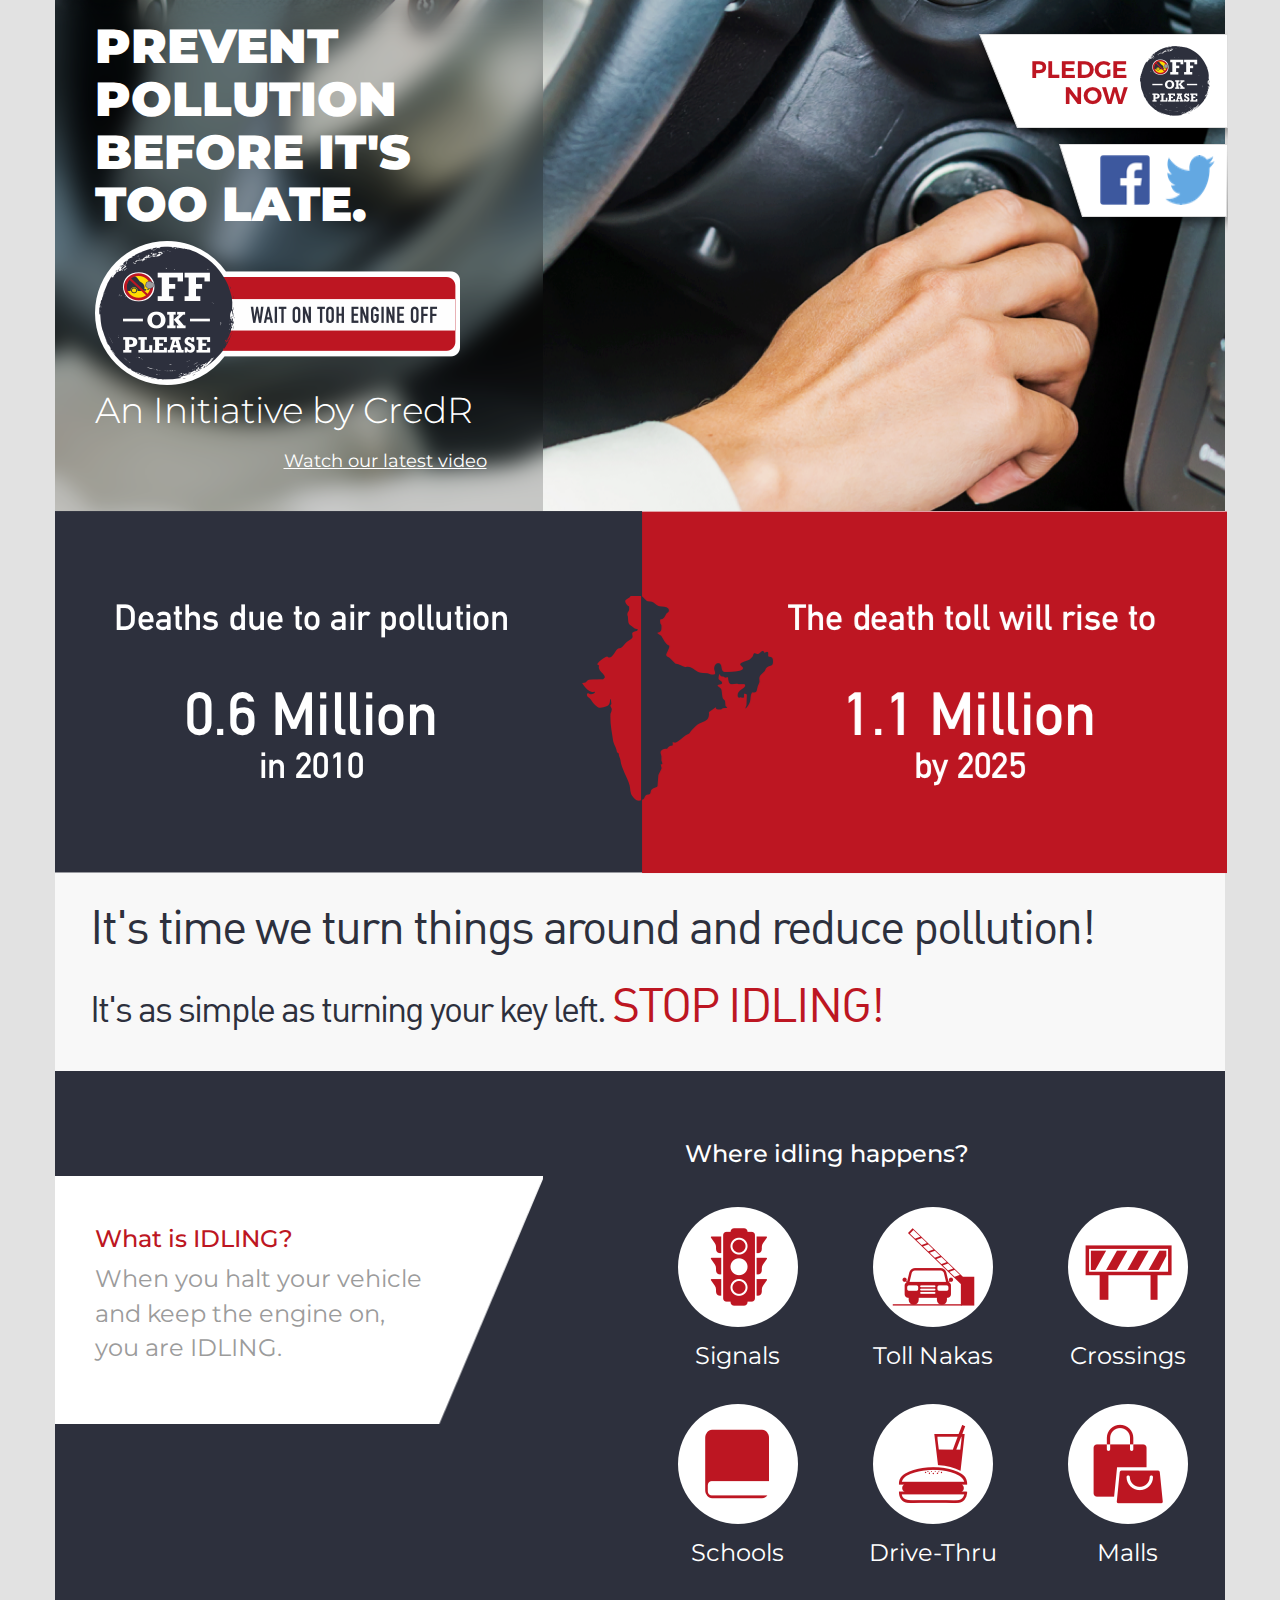
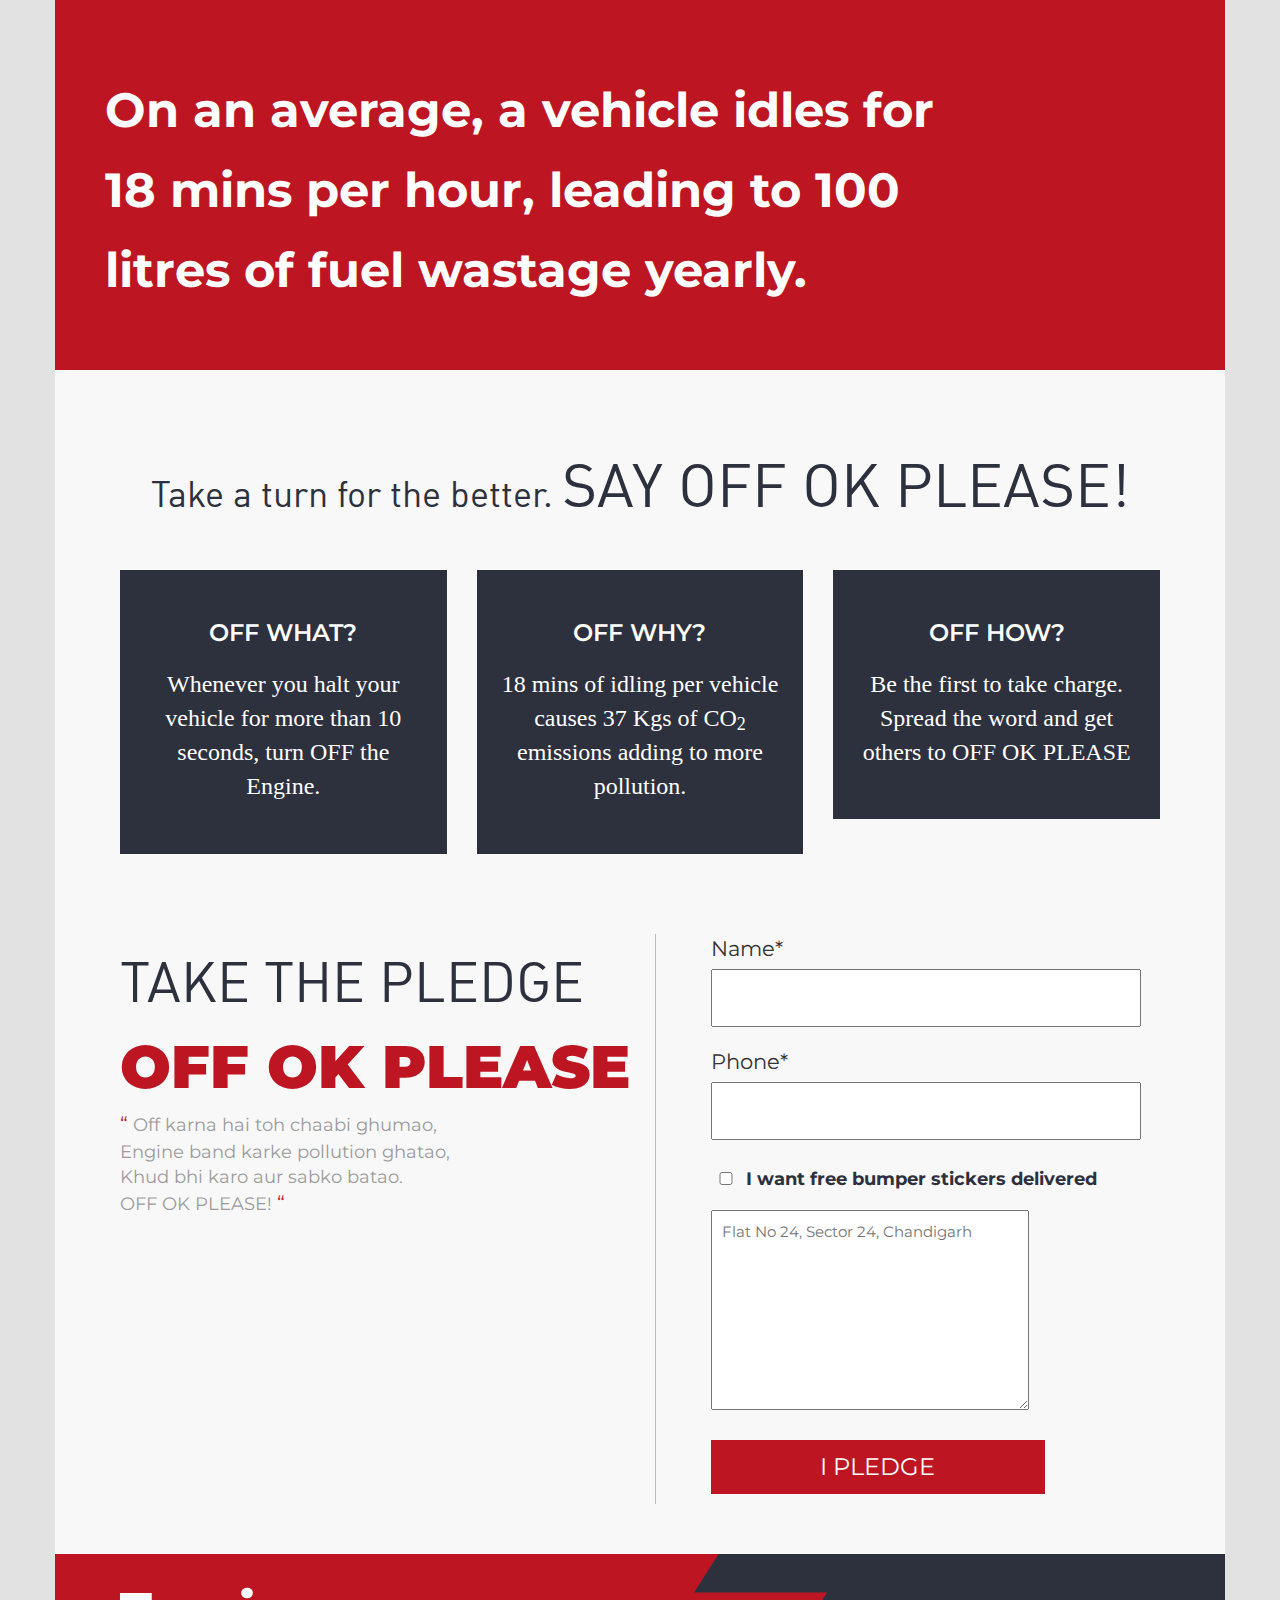
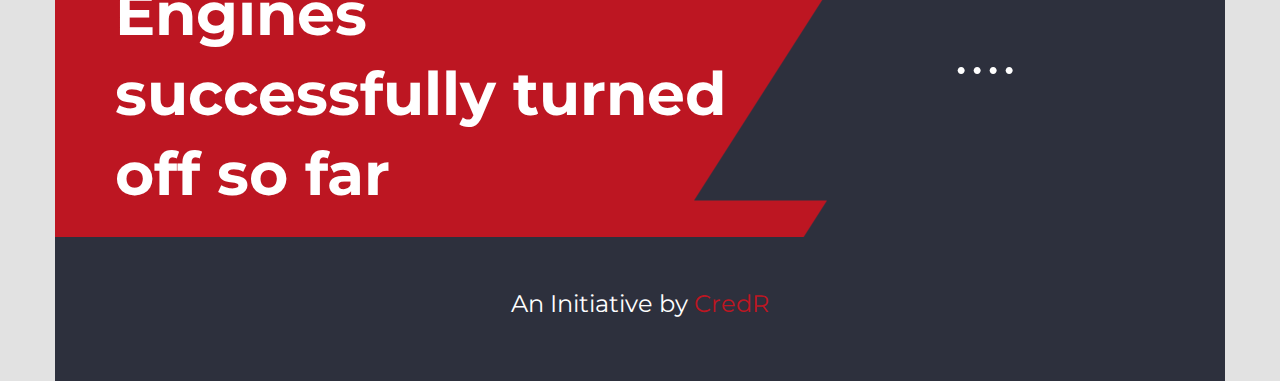
==== index.html @ d0361366 "changes++" ====
<!DOCTYPE html>
<html lang="en">
  <head>
    <meta charset="utf-8">
    <meta http-equiv="X-UA-Compatible" content="IE=edge">
    <meta name="viewport" content="width=device-width, initial-scale=1">
    <title>Off Ok Please : An Initiative by CredR</title>
    <!-- Bootstrap -->

    <link href="css/bootstrap.min.css" rel="stylesheet">
    <link rel="stylesheet" href="css/custom.css">
    <link rel="stylesheet" href="css/ani.css">
    <link href='https://fonts.googleapis.com/css?family=Montserrat:400,700' rel='stylesheet' type='text/css'>
    <link href="img/favicon.png" type="image/png" rel="shortcut icon" sizes="16x16">
    <!-- HTML5 shim and Respond.js for IE8 support of HTML5 elements and media queries -->
    <!-- WARNING: Respond.js doesn't work if you view the page via file:// -->
    <!--[if lt IE 9]>
    <script src="https://oss.maxcdn.com/html5shiv/3.7.2/html5shiv.min.js"></script>
    <script src="https://oss.maxcdn.com/respond/1.4.2/respond.min.js"></script>
    <![endif]-->
  </head>
  <body>
    <div class="container bg-white " id="Wrap">
      <div class="shareables hidden-xs">
        <a data-scroll href="#pledge"><div class="pledge "></div></a>
        <div class="social hidden-xs">
          
          <div class="fb"> <a href='http://www.facebook.com/dialog/feed?app_id=332059280308080&link=http://www.credr.com/offokplease&picture=http://offokplease.org/img/pledge.png&name= %23OffOkPlease: Join The Movement Now!&caption=Take the pledge&description=Complaining about pollution won’t help. Pledge to switch of your vehicle engines when not required. &redirect_uri=http://www.credr.com/offokplease'
            data-bypass="" target="_blank"><img class="social_log share_fb"
          src="img/facebook.png"/></a></div>
          <div class="tw">
            <a href="https://twitter.com/intent/tweet?text=I just said %23 OffOkPlease to pollution. It's your turn. Take the pledge now! to know more please visit offokplease.org @credrauto"
              class="twitter-share-button" data-bypass
              data-url="http://www.offokplease.com"
              data-text="Off Ok Please" target="_blank" >
              <img class="social_log share_twitter"
              src="img/twitter.png"/>
            </a>
          </div>
        </div>
      </div>
      <!-- main container starts here.. -->
      <!-- header starts here -->
      <div class="row Header">
        <!-- logo container -->
        <div class="col-lg-5 blur visible-lg">
          <h1>Prevent Pollution before it's too late.</h1>
          <div class="logo hidden-xs animated fadeInLeft"></div>
          <p class="slogan">An Initiative by <a href="http://credr.com" target="_blank">CredR</a></p>
          <div class="cta-small "><a href="https://www.youtube.com/watch?v=t-_aLd9r7mw&feature=youtu.be" target="_blank">Watch our latest video</a></div>
        </div>
        <div class="col-lg-5 bg-small hidden-lg">
          <h1>Prevent Pollution before it's too late.</h1>
          <div class="logo hidden-xs"></div>
          <div class="logo-mobile  visible-xs damnlogo"></div>
          <div class="cta-small"><a href="#">Watch our latest video</a></div>
          <p class="slogan">An Initiative by <a href="http://credr.com" target="_blank">CredR</a></p>
        </div>
        <style>
        
        </style>
      </div>
      <!-- header ends here -->
      <div class="row Statistics visible-lg animated fadeInUp">
        <!-- stats section ends here.. -->
      </div>
      <div class="row Statistics-mobile visible-xs">
        <img src="img/mobile-death.png" alt="">
        <!-- stats section ends here.. -->
      </div>
      <div class="stat-info">
        <p class="big-48">It's time we turn things around and reduce pollution!</p>
        <p class="big-36">It's as simple as turning your key left. <span class="big-48 redup">stop idling!</span></p>
      </div>
      <!-- informtion blocks starts here -->
      <div class="row Information-block">
        <div class="col-lg-5 white-bg-cross">
          <h3>What is IDLING?</h3>
          <p>When you halt your vehicle <br>and keep the engine on, <br>you are IDLING.</p>
        </div>
        <div class="  col-lg-6 col-lg-push-1">
          <h3 class="white-text">Where idling happens?</h3>
          <div class="row icons">
            <div class="col-lg-4 col-md-4 col-xs-6 "><img src="img/icons/trafic.png" alt=""><p>signals</p></div>
            <div class="col-lg-4 col-md-4 col-xs-6"><img src="img/icons/toll.png" alt=""><p>toll nakas</p></div>
            <div class="col-lg-4 col-md-4 col-xs-6"><img src="img/icons/cross.png" alt=""><p>crossings</p></div>
            <!-- <div class="row icons"> -->
            <div class="col-lg-4 col-md-4 col-xs-6"><img src="img/icons/school.png" alt=""><p>schools</p></div>
            <div class="col-lg-4 col-md-4 col-xs-6"><img src="img/icons/drive.png" alt=""><p>drive-Thru</p></div>
            <div class="col-lg-4 col-md-4 col-xs-6"><img src="img/icons/malls.png" alt=""><p>malls</p></div>
            <!-- </div> -->
          </div>
        </div>
      </div>
      <!-- information block ends here -->
      <!-- message blocks starts here -->
      <div class="row Message">
        <h1 class="big">On an average, a vehicle idles for 18 mins per hour, leading to 100 litres of fuel wastage yearly. </h1>
      </div>
      <!-- message blcoks ends here -->
      <!-- video blocks starts here -->
      <div class="row Video">
        <div class="col-lg-12">
          <img src="" alt="">
        </div>
      </div>
      <!-- video block ends here -->

      <!-- off-what-why block starts-->
      <div class="row Off">
        <h2>Take a turn for the better. <span class="big-blue">say off ok please!</span></h2>
        <div class="col-lg-4 col-xs-12">
          <div class="dark">  <h3>off what?</h3>
            <p>Whenever you halt your vehicle for more than 10 seconds, turn OFF the Engine.</p></div>
          </div>
          <div class="col-lg-4 col-xs-12 why-god-why">
            <div class="dark">  <h3>off why?</h3>
              <p>

              18 mins of idling per vehicle causes 37 Kgs of CO<sub>2</sub> emissions adding to more pollution.
              </p></div>
            </div>
            <div class="col-lg-4 col-xs-12">
              <div class="dark">  <h3>off how?</h3>
                <p>Be the first to take charge. Spread the word and get others to OFF OK PLEASE</p></div>
              </div>
            </div>
            <!-- off-what-why block ends-->








 









            <!-- CTA PLEDGE BOX -->
            <div class="row Cta-pledge" id="pledge">
              <div class="col-lg-6">
                <h3 class="big-blue blue">Take the pledge</h3>
                <h3 class="big-blue redup"> Off ok please</h3>
                <blockquote>
                  <p>  <span class="red">“</span> Off karna hai toh chaabi ghumao, <br>
                  Engine band karke pollution ghatao,<br>
                  Khud bhi karo aur sabko batao.<br>
                  OFF OK PLEASE! <span class="red">“</span></p>
                </blockquote>
              </div>
              <div class="col-lg-6 paddout">
             <!--    <form action=""> -->
                  <legend for="name">name*</legend>
                  <input type="text" name="name" class="FORM-name">
                  <div class="error-text hide">This field is required</div>
                  <legend for="phone">Phone*</legend>
                  <input type="text" name="phone" class="FORM-number" title="Please enter a valid number" pattern="[789][0-9]{9}">
                  <div class="error-text hide">This field is required</div>
                  <label class="checklabel"><input type="checkbox" class="check-address" name="checkbox" value="value"> I want free bumper stickers delivered</label>
                  <div class="addresswa">
                    <textarea name="address" class="textarea" id="text" cols="30" rows="10" placeholder="Flat No 24, Sector 24, Chandigarh"></textarea>
                  </div>
                  <input type="submit" class="submit btn-red" value="I PLEDGE">
              <!--   </form> -->
              </div>
            </div>
            <!-- CTA PLEDGE BOX -->
            <!-- Calculator block starts here.. -->













            <!-- Calculator block ends here.. -->
            <div class="row Counter visible-lg" >
              <div class="col-lg-9">
                <h3 class="big white-text ">Engines successfully turned off so far</h3>
              </div>
              <div class="col-lg-3"><div class="big hfont score animated pulse infinite">....</div></div>
            </div>
            <div class="row Counter hidden-lg mobile-Counter">
              <div class="col-lg-9 blue-bg">
                <h3 class="big white-text-mobile hidden-lg">Engines sucessfully turned off so far</h3>
                <h3 class="big white-text visible-lg">Engines sucessfully turned off so far</h3>
              </div>
              <div class="col-lg-3 red-bg"><div class="big hfont score-m ">...</div></div>
            </div>
            <!-- ONLY ON MOBILE -->
            <div class="shareables-mobile visible-xs">
              <div class="fix-mo"><!-- <img src="img/mb_basestick.png" alt=""> -->
              <div class="fb mobile-icons"> <a href='http://www.facebook.com/dialog/feed?app_id=332059280308080&link=http://www.credr.com/offokplease&picture=http://offokplease.org/img/pledge.png&name= %23OffOkPlease: Join The Movement Now!&caption=Take the pledge&description=Complaining about pollution won’t help. Pledge to switch of your vehicle engines when not required. &redirect_uri=http://www.credr.com/offokplease'
                data-bypass="" target="_blank"><img class="social_log share_fb"
              src="img/facebook.png"/></a></div>
              <div class="tw mobile-icons">
                <a href="https://twitter.com/intent/tweet?text=I just said %23 OffOkPlease to pollution. It's your turn. Take the pledge now! to know more please visit offokplease.org @credrauto"
                  class="twitter-share-button" data-bypass
                  data-url="http://www.offokplease.com"
                  data-text="Off Ok Please" target="_blank" >
                  <img class="social_log share_twitter"
                  src="img/twitter-mobile.png"/>
                </a>
              </div>
              <a data-scroll href="#pledge" class="mobile-off">
              </a>
            </div>
          </div>
          <!-- ONLY ON MOBILE CLOSE -->
          <div class="row">
            <div class="Credit">
              <p>
                An Initiative by <a href="http://credr.com"  target="_blank">CredR</a></p>
              </div>
            </div>
            <!-- main container ends here -->
          </div>
          <!-- DEVELOPMENT SCRIPTS REMOVE FOR LIVE VERSION -->
    






    <script>document.write('<script src="http://' + (location.host || 'localhost').split(':')[0] + ':35729/livereload.js?snipver=1"></' + 'script>')</script>

    
          <!-- DEVELOPMENT SCRIPT ENDS HERE -->
          <!-- jQuery (necessary for Bootstrap's JavaScript plugins) -->
          <script src="https://ajax.googleapis.com/ajax/libs/jquery/1.11.3/jquery.min.js"></script>
          <script src="https://cdn.firebase.com/js/client/2.4.0/firebase.js"></script>
          <script src="js/smooth-scroll.js"></script>
          <script src="js/custom.js"></script>
          <!-- Include all compiled plugins (below), or include individual files as needed -->
          <script src="js/bootstrap.min.js"></script>
        </body>
      </html>
---- css/custom.css ----
@import url(http://allfont.net/allfont.css?fonts=montserrat-light);
@font-face {
  font-family: 'DIN-RegularAlternate';
  src: url('../fonts/DIN-RegularAlternate_gdi.eot');
  src: url('../fonts/DIN-RegularAlternate_gdi.eot?#iefix') format('embedded-opentype'), url('../fonts/DIN-RegularAlternate_gdi.woff') format('woff'), url('../fonts/DIN-RegularAlternate_gdi.ttf') format('truetype'), url('../fonts/DIN-RegularAlternate_gdi.otf') format('opentype'), url('../fonts/DIN-RegularAlternate_gdi.svg#DIN-RegularAlternate') format('svg');
  font-weight: 1000;
  font-style: normal;
  font-stretch: normal;
  unicode-range: U+0021-25CA;
}
#Wrap {
  position: relative;
}
.shareables {
  position: relative;
  width: 250px;
  height: 120px;
  z-index: 10px;
  float: right;
  top: 30px;
  left: 10px;
}
.shareables-mobile {
  position: relative;
  background: white;
  z-index: 10;
  bottom: 0px;
}
.pledge {
  background: url("../img/plgnow.png");
  position: fixed;
  width: 258px;
  height: 114px;
  z-index: 10;
}
.social {
  position: fixed;
  background: url("../img/social.png");
  width: 178px;
  height: 93px;
  margin-top: 110px;
  margin-left: 80px;
  z-index: 11;
  padding-left: 50px;
}
body {
  background: #e2e2e2;
  font-family: "montserrat";
  font-size: 24px;
  color: #9b9b9b;
}
#Wrap {
  background: #f8f8f8;
}
.big {
  font-family: Montserrat;
  font-weight: bold;
  width: 80%;
  line-height: 80px;
  font-size: 60px;
}
.big-48 {
  font-size: 48px;
  font-weight: bold;
  letter-spacing: -2px;
}
.redup {
  text-transform: uppercase;
  color: #bd1622;
}
.big-36 {
  font-size: 36px;
  font-weight: bold;
  letter-spacing: -2px;
}
.Header {
  background: url('../img/header-bg.png') no-repeat;
  color: #ffffff;
}
.Header .blur {
  padding: 0px 51px 30px 40px;
  background: url('../img/blur.png') no-repeat;
}
.Header h1 {
  text-transform: uppercase;
  font-size: 48px;
  font-weight: 900;
}
.Header .slogan {
  font-size: 36px;
  font-weight: 300;
}
.Header .slogan a {
  font-size: 36px;
  text-decoration: none;
  -webkit-transition: all 1100ms ease;
  -moz-transition: all 1100ms ease;
  -ms-transition: all 1100ms ease;
  -o-transition: all 1100ms ease;
  transition: all 1100ms ease;
}
.Header .slogan a:hover {
  text-decoration: underline;
}
.Header .logo {
  background: url('../img/logo.png');
  width: 365px;
  height: 144px;
}
.Header .logo-mobile {
  background: url('../img/logo-mobile.png') no-repeat;
  width: 250px;
  height: 99px;
  margin: 0 auto;
}
.Header .cta-small {
  text-align: right;
  position: relative;
  top: -5px;
  right: 5px;
}
.Header a {
  margin-top: 10px;
  text-decoration: underline;
  color: #ffffff;
  font-size: 18px;
}
.Statistics {
  font-family: 'DIN-RegularAlternate';
  padding: 0px;
  color: #ffffff;
  background: url('../img/map.png') center center;
  height: 363px;
  width: 102.8%;
}
.stat-info {
  font-family: 'DIN-RegularAlternate';
  color: #2D303D;
  padding: 20px;
}
.Information-block {
  color: #ffffff;
  padding: 20px 0px;
  background: #2d303d;
  overflow: hidden;
}
.Information-block h3 {
  color: #bd1622;
}
.Information-block .white-bg-cross {
  padding: 30px 40px;
  background: url("../img/cut.png") #ffffff no-repeat 100.6% top;
  color: #9b9b9b;
  height: 248px;
  margin-top: 85px;
}
.Information-block h3.white-text {
  margin-left: 30px;
  color: #ffffff;
  margin-top: 50px;
  margin-bottom: 20px;
}
.Information-block .icons {
  text-align: center;
}
.Information-block .icons div p {
  text-transform: capitalize;
  margin-top: 12px;
}
.Information-block img {
  padding-top: 20px;
}
.Message {
  background: #bd1622;
  color: #ffffff;
  padding: 50px;
}
.Message .message-dim {
  color: #2d303d;
  font-weight: 100;
  font-style: "montserrat";
}
.Message .big {
  font-size: 48px;
}
.big-blue {
  font-weight: 900;
  font-size: 60px;
  text-transform: uppercase;
}
.Off {
  padding: 30px 50px;
}
.Off h2 {
  font-family: 'DIN-RegularAlternate';
  color: #2d303d;
  font-size: 36px;
  text-align: center;
  padding-bottom: 30px;
  font-weight: 900;
}
.Off .dark {
  background: #2d303d;
  padding: 30px 20px 40px;
  color: #ffffff;
  text-align: center;
  margin-top: 10px;
}
.Off .dark h3 {
  color: #ffffff;
  font-weight: 700;
  text-align: center;
  padding-bottom: 10px;
  text-transform: uppercase;
}
.Off .dark p {
  font-family: "Montserrat Light";
  font-size: 24px;
}
.Calculator {
  padding: 40px;
  background: #F8F8F8;
  border: 20px solid #2D303D;
  margin-top: 40px;
  /* 4 wheeler: */
}
.Calculator .detail-time {
  font-size: 24px;
}
.Calculator .idling {
  text-align: center;
}
.Calculator .idling ul li {
  list-style: none;
}
.Calculator h2 {
  font-family: 'DIN-RegularAlternate';
  font-size: 36px;
  color: #2D303D;
  font-weight: 800;
  margin-top: 15px;
  margin-bottom: 15px;
}
.Calculator .car-button {
  cursor: pointer;
  font-size: 20px;
  color: #2D303D;
  margin-top: 30px;
  padding: 2px 10px;
  height: 80px;
  border: 1px solid #2D303D;
  border-radius: 4px;
  text-align: left;
}
.Calculator .car-button p {
  margin-top: 8px;
}
.Calculator .car-button img {
  float: right;
  margin-top: 15px;
  margin-right: 8px;
}
.Calculator .unselected {
  opacity: 0.25;
}
.Calculator .unselected:hover {
  opacity: .4;
}
.Calculator .two-wheeler {
  line-height: 50px;
}
.result {
  padding: 30px;
}
.Cta-pledge {
  padding: 50px 21px 50px 50px;
}
.Cta-pledge legend {
  margin: 0px;
  margin-bottom: 5px;
  border: 0px;
  text-transform: capitalize;
}
.Cta-pledge input {
  padding: 10px;
  color: #2d303d;
  margin-bottom: 20px;
  width: 90%;
}
.Cta-pledge input.error {
  border: 1px solid #BD1622;
}
.Cta-pledge input[type="submit"] {
  background: #bd1622;
  color: #ffffff;
  padding: 10px 40px;
  border: 0px;
  margin: 10px 0px;
  width: 70%;
}
.Cta-pledge input[type="checkbox"] {
  display: inline-block;
  width: 30px;
}
.Cta-pledge .textarea {
  margin-bottom: 10px;
  padding: 10px;
  font-size: 15px;
  max-width: 401px;
  max-height: 200px;
}
.Cta-pledge .checklabel {
  color: #2d303d;
  font-size: 18px;
}
.Cta-pledge .error-text {
  font-size: 18px;
  margin: -20px 0px 10px 0px;
  text-align: right;
  color: #bd1622;
  margin-right: 60px;
}
.Off .dark h3 {
  color: #ffffff;
  font-weight: 600;
  text-align: center;
  padding-bottom: 10px;
  text-transform: uppercase;
}
.margin-side {
  padding-left: 80px;
  color: #666666;
  overflow: hidden;
}
.blue {
  font-size: 55px;
  font-family: 'DIN-RegularAlternate';
  color: #2d303d;
}
.paddout {
  border-left: 1px solid #BBBBBB;
  padding-left: 55px;
}
.logo-mobile {
  display: none;
}
.big.paddout {
  font-size: 15px;
}
blockquote {
  padding: 0px;
  border: 0px;
}
.red {
  padding: 0px;
  margin: 0px;
  font-size: 20px;
  color: #bd1622;
}
.Statistics-mobile {
  text-align: center;
  background: #2d303d;
}
.hfont {
  font-family: 'DIN-RegularAlternate';
  padding-top: 60px;
}
.Counter {
  font-family: 'DIN-RegularAlternate';
  background: url("../img/icons/footer.png") center center;
  padding: 0px 8px 15px 45px;
  color: #ffffff;
  font-size: 60px;
}
.mobile-Counter {
  background: none;
  font-size: 18px;
}
.blue-bg {
  margin-top: -10px;
  background: #2d303d;
}
.red-bg {
  margin-top: -10px;
  background: #bd1622;
}
.white-text-mobile {
  font-size: 15px;
}
.Credit {
  margin-top: -2px;
  color: #ffffff;
  padding: 50px;
  text-align: center;
  background: #2d303d;
}
.Credit a {
  color: #bd1622;
}
fb,
.tw {
  float: left;
  margin-left: 15px;
}
.fb img,
.tw img {
  float: left;
  margin-top: 15px;
  width: 50px;
  height: 50px;
}
.mobile-icons img {
  width: 30px;
  height: 25px;
  float: left;
}
.mobile-off {
  display: inline-block;
  margin-left: 20px;
  background: url("../img/offokplease-mobile.png") no-repeat;
  width: 210px;
  height: 53px;
}
@media only screen and (max-width: 500px) {
  .white-bg-cross {
    margin: 0 auto;
    display: block;
    padding-bottom: 50px;
    margin-bottom: 20px;
  }
  .Credit {
    margin-bottom: 60px;
  }
  .fix-mo {
    z-index: 12;
    position: fixed;
    bottom: 0px;
    background: #ffffff;
    float: left;
    padding: 10px;
    width: 100%;
    margin-left: -15px;
  }
  .fix-mo .mobile-off {
    float: right;
    margin-right: 30px;
  }
  p.slogan {
    font-size: 30px;
  }
  body {
    font-size: 15px;
  }
  body h1.big,
  body h1 {
    line-height: 45px;
  }
  .big,
  p.big-48,
  .big-blue.redup,
  .big-blue {
    font-size: 30px;
  }
  .paddout {
    font-size: 10px;
    border-left: none;
    padding-left: 0px;
    padding-right: 0px;
  }
  .paddout legend,
  .paddout input,
  .paddout label {
    font-size: 15px;
  }
}
---- css/ani.css ----
@charset "UTF-8";
/*!
* animate.css -http://daneden.me/animate
* Version - 3.5.1
* Licensed under the MIT license - http://opensource.org/licenses/MIT
*
* Copyright (c) 2016 Daniel Eden
*/
.animated {
-webkit-animation-duration: 1s;
animation-duration: 1s;
-webkit-animation-fill-mode: both;
animation-fill-mode: both;
}
.animated.infinite {
-webkit-animation-iteration-count: infinite;
animation-iteration-count: infinite;
}
.animated.hinge {
-webkit-animation-duration: 2s;
animation-duration: 2s;
}
.animated.flipOutX,
.animated.flipOutY,
.animated.bounceIn,
.animated.bounceOut {
-webkit-animation-duration: .75s;
animation-duration: .75s;
}
@-webkit-keyframes bounce {
from, 20%, 53%, 80%, to {
-webkit-animation-timing-function: cubic-bezier(0.215, 0.610, 0.355, 1.000);
animation-timing-function: cubic-bezier(0.215, 0.610, 0.355, 1.000);
-webkit-transform: translate3d(0,0,0);
transform: translate3d(0,0,0);
}
40%, 43% {
-webkit-animation-timing-function: cubic-bezier(0.755, 0.050, 0.855, 0.060);
animation-timing-function: cubic-bezier(0.755, 0.050, 0.855, 0.060);
-webkit-transform: translate3d(0, -30px, 0);
transform: translate3d(0, -30px, 0);
}
70% {
-webkit-animation-timing-function: cubic-bezier(0.755, 0.050, 0.855, 0.060);
animation-timing-function: cubic-bezier(0.755, 0.050, 0.855, 0.060);
-webkit-transform: translate3d(0, -15px, 0);
transform: translate3d(0, -15px, 0);
}
90% {
-webkit-transform: translate3d(0,-4px,0);
transform: translate3d(0,-4px,0);
}
}
@keyframes bounce {
from, 20%, 53%, 80%, to {
-webkit-animation-timing-function: cubic-bezier(0.215, 0.610, 0.355, 1.000);
animation-timing-function: cubic-bezier(0.215, 0.610, 0.355, 1.000);
-webkit-transform: translate3d(0,0,0);
transform: translate3d(0,0,0);
}
40%, 43% {
-webkit-animation-timing-function: cubic-bezier(0.755, 0.050, 0.855, 0.060);
animation-timing-function: cubic-bezier(0.755, 0.050, 0.855, 0.060);
-webkit-transform: translate3d(0, -30px, 0);
transform: translate3d(0, -30px, 0);
}
70% {
-webkit-animation-timing-function: cubic-bezier(0.755, 0.050, 0.855, 0.060);
animation-timing-function: cubic-bezier(0.755, 0.050, 0.855, 0.060);
-webkit-transform: translate3d(0, -15px, 0);
transform: translate3d(0, -15px, 0);
}
90% {
-webkit-transform: translate3d(0,-4px,0);
transform: translate3d(0,-4px,0);
}
}
.bounce {
-webkit-animation-name: bounce;
animation-name: bounce;
-webkit-transform-origin: center bottom;
transform-origin: center bottom;
}
@-webkit-keyframes flash {
from, 50%, to {
opacity: 1;
}
25%, 75% {
opacity: 0;
}
}
@keyframes flash {
from, 50%, to {
opacity: 1;
}
25%, 75% {
opacity: 0;
}
}
.flash {
-webkit-animation-name: flash;
animation-name: flash;
}
/* originally authored by Nick Pettit - https://github.com/nickpettit/glide */
@-webkit-keyframes pulse {
from {
-webkit-transform: scale3d(1, 1, 1);
transform: scale3d(1, 1, 1);
}
50% {
-webkit-transform: scale3d(1.05, 1.05, 1.05);
transform: scale3d(1.05, 1.05, 1.05);
}
to {
-webkit-transform: scale3d(1, 1, 1);
transform: scale3d(1, 1, 1);
}
}
@keyframes pulse {
from {
-webkit-transform: scale3d(1, 1, 1);
transform: scale3d(1, 1, 1);
}
50% {
-webkit-transform: scale3d(1.05, 1.05, 1.05);
transform: scale3d(1.05, 1.05, 1.05);
}
to {
-webkit-transform: scale3d(1, 1, 1);
transform: scale3d(1, 1, 1);
}
}
.pulse {
-webkit-animation-name: pulse;
animation-name: pulse;
}
@-webkit-keyframes rubberBand {
from {
-webkit-transform: scale3d(1, 1, 1);
transform: scale3d(1, 1, 1);
}
30% {
-webkit-transform: scale3d(1.25, 0.75, 1);
transform: scale3d(1.25, 0.75, 1);
}
40% {
-webkit-transform: scale3d(0.75, 1.25, 1);
transform: scale3d(0.75, 1.25, 1);
}
50% {
-webkit-transform: scale3d(1.15, 0.85, 1);
transform: scale3d(1.15, 0.85, 1);
}
65% {
-webkit-transform: scale3d(.95, 1.05, 1);
transform: scale3d(.95, 1.05, 1);
}
75% {
-webkit-transform: scale3d(1.05, .95, 1);
transform: scale3d(1.05, .95, 1);
}
to {
-webkit-transform: scale3d(1, 1, 1);
transform: scale3d(1, 1, 1);
}
}
@keyframes rubberBand {
from {
-webkit-transform: scale3d(1, 1, 1);
transform: scale3d(1, 1, 1);
}
30% {
-webkit-transform: scale3d(1.25, 0.75, 1);
transform: scale3d(1.25, 0.75, 1);
}
40% {
-webkit-transform: scale3d(0.75, 1.25, 1);
transform: scale3d(0.75, 1.25, 1);
}
50% {
-webkit-transform: scale3d(1.15, 0.85, 1);
transform: scale3d(1.15, 0.85, 1);
}
65% {
-webkit-transform: scale3d(.95, 1.05, 1);
transform: scale3d(.95, 1.05, 1);
}
75% {
-webkit-transform: scale3d(1.05, .95, 1);
transform: scale3d(1.05, .95, 1);
}
to {
-webkit-transform: scale3d(1, 1, 1);
transform: scale3d(1, 1, 1);
}
}
.rubberBand {
-webkit-animation-name: rubberBand;
animation-name: rubberBand;
}
@-webkit-keyframes shake {
from, to {
-webkit-transform: translate3d(0, 0, 0);
transform: translate3d(0, 0, 0);
}
10%, 30%, 50%, 70%, 90% {
-webkit-transform: translate3d(-10px, 0, 0);
transform: translate3d(-10px, 0, 0);
}
20%, 40%, 60%, 80% {
-webkit-transform: translate3d(10px, 0, 0);
transform: translate3d(10px, 0, 0);
}
}
@keyframes shake {
from, to {
-webkit-transform: translate3d(0, 0, 0);
transform: translate3d(0, 0, 0);
}
10%, 30%, 50%, 70%, 90% {
-webkit-transform: translate3d(-10px, 0, 0);
transform: translate3d(-10px, 0, 0);
}
20%, 40%, 60%, 80% {
-webkit-transform: translate3d(10px, 0, 0);
transform: translate3d(10px, 0, 0);
}
}
.shake {
-webkit-animation-name: shake;
animation-name: shake;
}
@-webkit-keyframes headShake {
0% {
-webkit-transform: translateX(0);
transform: translateX(0);
}
6.5% {
-webkit-transform: translateX(-6px) rotateY(-9deg);
transform: translateX(-6px) rotateY(-9deg);
}
18.5% {
-webkit-transform: translateX(5px) rotateY(7deg);
transform: translateX(5px) rotateY(7deg);
}
31.5% {
-webkit-transform: translateX(-3px) rotateY(-5deg);
transform: translateX(-3px) rotateY(-5deg);
}
43.5% {
-webkit-transform: translateX(2px) rotateY(3deg);
transform: translateX(2px) rotateY(3deg);
}
50% {
-webkit-transform: translateX(0);
transform: translateX(0);
}
}
@keyframes headShake {
0% {
-webkit-transform: translateX(0);
transform: translateX(0);
}
6.5% {
-webkit-transform: translateX(-6px) rotateY(-9deg);
transform: translateX(-6px) rotateY(-9deg);
}
18.5% {
-webkit-transform: translateX(5px) rotateY(7deg);
transform: translateX(5px) rotateY(7deg);
}
31.5% {
-webkit-transform: translateX(-3px) rotateY(-5deg);
transform: translateX(-3px) rotateY(-5deg);
}
43.5% {
-webkit-transform: translateX(2px) rotateY(3deg);
transform: translateX(2px) rotateY(3deg);
}
50% {
-webkit-transform: translateX(0);
transform: translateX(0);
}
}
.headShake {
-webkit-animation-timing-function: ease-in-out;
animation-timing-function: ease-in-out;
-webkit-animation-name: headShake;
animation-name: headShake;
}
@-webkit-keyframes swing {
20% {
-webkit-transform: rotate3d(0, 0, 1, 15deg);
transform: rotate3d(0, 0, 1, 15deg);
}
40% {
-webkit-transform: rotate3d(0, 0, 1, -10deg);
transform: rotate3d(0, 0, 1, -10deg);
}
60% {
-webkit-transform: rotate3d(0, 0, 1, 5deg);
transform: rotate3d(0, 0, 1, 5deg);
}
80% {
-webkit-transform: rotate3d(0, 0, 1, -5deg);
transform: rotate3d(0, 0, 1, -5deg);
}
to {
-webkit-transform: rotate3d(0, 0, 1, 0deg);
transform: rotate3d(0, 0, 1, 0deg);
}
}
@keyframes swing {
20% {
-webkit-transform: rotate3d(0, 0, 1, 15deg);
transform: rotate3d(0, 0, 1, 15deg);
}
40% {
-webkit-transform: rotate3d(0, 0, 1, -10deg);
transform: rotate3d(0, 0, 1, -10deg);
}
60% {
-webkit-transform: rotate3d(0, 0, 1, 5deg);
transform: rotate3d(0, 0, 1, 5deg);
}
80% {
-webkit-transform: rotate3d(0, 0, 1, -5deg);
transform: rotate3d(0, 0, 1, -5deg);
}
to {
-webkit-transform: rotate3d(0, 0, 1, 0deg);
transform: rotate3d(0, 0, 1, 0deg);
}
}
.swing {
-webkit-transform-origin: top center;
transform-origin: top center;
-webkit-animation-name: swing;
animation-name: swing;
}
@-webkit-keyframes tada {
from {
-webkit-transform: scale3d(1, 1, 1);
transform: scale3d(1, 1, 1);
}
10%, 20% {
-webkit-transform: scale3d(.9, .9, .9) rotate3d(0, 0, 1, -3deg);
transform: scale3d(.9, .9, .9) rotate3d(0, 0, 1, -3deg);
}
30%, 50%, 70%, 90% {
-webkit-transform: scale3d(1.1, 1.1, 1.1) rotate3d(0, 0, 1, 3deg);
transform: scale3d(1.1, 1.1, 1.1) rotate3d(0, 0, 1, 3deg);
}
40%, 60%, 80% {
-webkit-transform: scale3d(1.1, 1.1, 1.1) rotate3d(0, 0, 1, -3deg);
transform: scale3d(1.1, 1.1, 1.1) rotate3d(0, 0, 1, -3deg);
}
to {
-webkit-transform: scale3d(1, 1, 1);
transform: scale3d(1, 1, 1);
}
}
@keyframes tada {
from {
-webkit-transform: scale3d(1, 1, 1);
transform: scale3d(1, 1, 1);
}
10%, 20% {
-webkit-transform: scale3d(.9, .9, .9) rotate3d(0, 0, 1, -3deg);
transform: scale3d(.9, .9, .9) rotate3d(0, 0, 1, -3deg);
}
30%, 50%, 70%, 90% {
-webkit-transform: scale3d(1.1, 1.1, 1.1) rotate3d(0, 0, 1, 3deg);
transform: scale3d(1.1, 1.1, 1.1) rotate3d(0, 0, 1, 3deg);
}
40%, 60%, 80% {
-webkit-transform: scale3d(1.1, 1.1, 1.1) rotate3d(0, 0, 1, -3deg);
transform: scale3d(1.1, 1.1, 1.1) rotate3d(0, 0, 1, -3deg);
}
to {
-webkit-transform: scale3d(1, 1, 1);
transform: scale3d(1, 1, 1);
}
}
.tada {
-webkit-animation-name: tada;
animation-name: tada;
}
/* originally authored by Nick Pettit - https://github.com/nickpettit/glide */
@-webkit-keyframes wobble {
from {
-webkit-transform: none;
transform: none;
}
15% {
-webkit-transform: translate3d(-25%, 0, 0) rotate3d(0, 0, 1, -5deg);
transform: translate3d(-25%, 0, 0) rotate3d(0, 0, 1, -5deg);
}
30% {
-webkit-transform: translate3d(20%, 0, 0) rotate3d(0, 0, 1, 3deg);
transform: translate3d(20%, 0, 0) rotate3d(0, 0, 1, 3deg);
}
45% {
-webkit-transform: translate3d(-15%, 0, 0) rotate3d(0, 0, 1, -3deg);
transform: translate3d(-15%, 0, 0) rotate3d(0, 0, 1, -3deg);
}
60% {
-webkit-transform: translate3d(10%, 0, 0) rotate3d(0, 0, 1, 2deg);
transform: translate3d(10%, 0, 0) rotate3d(0, 0, 1, 2deg);
}
75% {
-webkit-transform: translate3d(-5%, 0, 0) rotate3d(0, 0, 1, -1deg);
transform: translate3d(-5%, 0, 0) rotate3d(0, 0, 1, -1deg);
}
to {
-webkit-transform: none;
transform: none;
}
}
@keyframes wobble {
from {
-webkit-transform: none;
transform: none;
}
15% {
-webkit-transform: translate3d(-25%, 0, 0) rotate3d(0, 0, 1, -5deg);
transform: translate3d(-25%, 0, 0) rotate3d(0, 0, 1, -5deg);
}
30% {
-webkit-transform: translate3d(20%, 0, 0) rotate3d(0, 0, 1, 3deg);
transform: translate3d(20%, 0, 0) rotate3d(0, 0, 1, 3deg);
}
45% {
-webkit-transform: translate3d(-15%, 0, 0) rotate3d(0, 0, 1, -3deg);
transform: translate3d(-15%, 0, 0) rotate3d(0, 0, 1, -3deg);
}
60% {
-webkit-transform: translate3d(10%, 0, 0) rotate3d(0, 0, 1, 2deg);
transform: translate3d(10%, 0, 0) rotate3d(0, 0, 1, 2deg);
}
75% {
-webkit-transform: translate3d(-5%, 0, 0) rotate3d(0, 0, 1, -1deg);
transform: translate3d(-5%, 0, 0) rotate3d(0, 0, 1, -1deg);
}
to {
-webkit-transform: none;
transform: none;
}
}
.wobble {
-webkit-animation-name: wobble;
animation-name: wobble;
}
@-webkit-keyframes jello {
from, 11.1%, to {
-webkit-transform: none;
transform: none;
}
22.2% {
-webkit-transform: skewX(-12.5deg) skewY(-12.5deg);
transform: skewX(-12.5deg) skewY(-12.5deg);
}
33.3% {
-webkit-transform: skewX(6.25deg) skewY(6.25deg);
transform: skewX(6.25deg) skewY(6.25deg);
}
44.4% {
-webkit-transform: skewX(-3.125deg) skewY(-3.125deg);
transform: skewX(-3.125deg) skewY(-3.125deg);
}
55.5% {
-webkit-transform: skewX(1.5625deg) skewY(1.5625deg);
transform: skewX(1.5625deg) skewY(1.5625deg);
}
66.6% {
-webkit-transform: skewX(-0.78125deg) skewY(-0.78125deg);
transform: skewX(-0.78125deg) skewY(-0.78125deg);
}
77.7% {
-webkit-transform: skewX(0.390625deg) skewY(0.390625deg);
transform: skewX(0.390625deg) skewY(0.390625deg);
}
88.8% {
-webkit-transform: skewX(-0.1953125deg) skewY(-0.1953125deg);
transform: skewX(-0.1953125deg) skewY(-0.1953125deg);
}
}
@keyframes jello {
from, 11.1%, to {
-webkit-transform: none;
transform: none;
}
22.2% {
-webkit-transform: skewX(-12.5deg) skewY(-12.5deg);
transform: skewX(-12.5deg) skewY(-12.5deg);
}
33.3% {
-webkit-transform: skewX(6.25deg) skewY(6.25deg);
transform: skewX(6.25deg) skewY(6.25deg);
}
44.4% {
-webkit-transform: skewX(-3.125deg) skewY(-3.125deg);
transform: skewX(-3.125deg) skewY(-3.125deg);
}
55.5% {
-webkit-transform: skewX(1.5625deg) skewY(1.5625deg);
transform: skewX(1.5625deg) skewY(1.5625deg);
}
66.6% {
-webkit-transform: skewX(-0.78125deg) skewY(-0.78125deg);
transform: skewX(-0.78125deg) skewY(-0.78125deg);
}
77.7% {
-webkit-transform: skewX(0.390625deg) skewY(0.390625deg);
transform: skewX(0.390625deg) skewY(0.390625deg);
}
88.8% {
-webkit-transform: skewX(-0.1953125deg) skewY(-0.1953125deg);
transform: skewX(-0.1953125deg) skewY(-0.1953125deg);
}
}
.jello {
-webkit-animation-name: jello;
animation-name: jello;
-webkit-transform-origin: center;
transform-origin: center;
}
@-webkit-keyframes bounceIn {
from, 20%, 40%, 60%, 80%, to {
-webkit-animation-timing-function: cubic-bezier(0.215, 0.610, 0.355, 1.000);
animation-timing-function: cubic-bezier(0.215, 0.610, 0.355, 1.000);
}
0% {
opacity: 0;
-webkit-transform: scale3d(.3, .3, .3);
transform: scale3d(.3, .3, .3);
}
20% {
-webkit-transform: scale3d(1.1, 1.1, 1.1);
transform: scale3d(1.1, 1.1, 1.1);
}
40% {
-webkit-transform: scale3d(.9, .9, .9);
transform: scale3d(.9, .9, .9);
}
60% {
opacity: 1;
-webkit-transform: scale3d(1.03, 1.03, 1.03);
transform: scale3d(1.03, 1.03, 1.03);
}
80% {
-webkit-transform: scale3d(.97, .97, .97);
transform: scale3d(.97, .97, .97);
}
to {
opacity: 1;
-webkit-transform: scale3d(1, 1, 1);
transform: scale3d(1, 1, 1);
}
}
@keyframes bounceIn {
from, 20%, 40%, 60%, 80%, to {
-webkit-animation-timing-function: cubic-bezier(0.215, 0.610, 0.355, 1.000);
animation-timing-function: cubic-bezier(0.215, 0.610, 0.355, 1.000);
}
0% {
opacity: 0;
-webkit-transform: scale3d(.3, .3, .3);
transform: scale3d(.3, .3, .3);
}
20% {
-webkit-transform: scale3d(1.1, 1.1, 1.1);
transform: scale3d(1.1, 1.1, 1.1);
}
40% {
-webkit-transform: scale3d(.9, .9, .9);
transform: scale3d(.9, .9, .9);
}
60% {
opacity: 1;
-webkit-transform: scale3d(1.03, 1.03, 1.03);
transform: scale3d(1.03, 1.03, 1.03);
}
80% {
-webkit-transform: scale3d(.97, .97, .97);
transform: scale3d(.97, .97, .97);
}
to {
opacity: 1;
-webkit-transform: scale3d(1, 1, 1);
transform: scale3d(1, 1, 1);
}
}
.bounceIn {
-webkit-animation-name: bounceIn;
animation-name: bounceIn;
}
@-webkit-keyframes bounceInDown {
from, 60%, 75%, 90%, to {
-webkit-animation-timing-function: cubic-bezier(0.215, 0.610, 0.355, 1.000);
animation-timing-function: cubic-bezier(0.215, 0.610, 0.355, 1.000);
}
0% {
opacity: 0;
-webkit-transform: translate3d(0, -3000px, 0);
transform: translate3d(0, -3000px, 0);
}
60% {
opacity: 1;
-webkit-transform: translate3d(0, 25px, 0);
transform: translate3d(0, 25px, 0);
}
75% {
-webkit-transform: translate3d(0, -10px, 0);
transform: translate3d(0, -10px, 0);
}
90% {
-webkit-transform: translate3d(0, 5px, 0);
transform: translate3d(0, 5px, 0);
}
to {
-webkit-transform: none;
transform: none;
}
}
@keyframes bounceInDown {
from, 60%, 75%, 90%, to {
-webkit-animation-timing-function: cubic-bezier(0.215, 0.610, 0.355, 1.000);
animation-timing-function: cubic-bezier(0.215, 0.610, 0.355, 1.000);
}
0% {
opacity: 0;
-webkit-transform: translate3d(0, -3000px, 0);
transform: translate3d(0, -3000px, 0);
}
60% {
opacity: 1;
-webkit-transform: translate3d(0, 25px, 0);
transform: translate3d(0, 25px, 0);
}
75% {
-webkit-transform: translate3d(0, -10px, 0);
transform: translate3d(0, -10px, 0);
}
90% {
-webkit-transform: translate3d(0, 5px, 0);
transform: translate3d(0, 5px, 0);
}
to {
-webkit-transform: none;
transform: none;
}
}
.bounceInDown {
-webkit-animation-name: bounceInDown;
animation-name: bounceInDown;
}
@-webkit-keyframes bounceInLeft {
from, 60%, 75%, 90%, to {
-webkit-animation-timing-function: cubic-bezier(0.215, 0.610, 0.355, 1.000);
animation-timing-function: cubic-bezier(0.215, 0.610, 0.355, 1.000);
}
0% {
opacity: 0;
-webkit-transform: translate3d(-3000px, 0, 0);
transform: translate3d(-3000px, 0, 0);
}
60% {
opacity: 1;
-webkit-transform: translate3d(25px, 0, 0);
transform: translate3d(25px, 0, 0);
}
75% {
-webkit-transform: translate3d(-10px, 0, 0);
transform: translate3d(-10px, 0, 0);
}
90% {
-webkit-transform: translate3d(5px, 0, 0);
transform: translate3d(5px, 0, 0);
}
to {
-webkit-transform: none;
transform: none;
}
}
@keyframes bounceInLeft {
from, 60%, 75%, 90%, to {
-webkit-animation-timing-function: cubic-bezier(0.215, 0.610, 0.355, 1.000);
animation-timing-function: cubic-bezier(0.215, 0.610, 0.355, 1.000);
}
0% {
opacity: 0;
-webkit-transform: translate3d(-3000px, 0, 0);
transform: translate3d(-3000px, 0, 0);
}
60% {
opacity: 1;
-webkit-transform: translate3d(25px, 0, 0);
transform: translate3d(25px, 0, 0);
}
75% {
-webkit-transform: translate3d(-10px, 0, 0);
transform: translate3d(-10px, 0, 0);
}
90% {
-webkit-transform: translate3d(5px, 0, 0);
transform: translate3d(5px, 0, 0);
}
to {
-webkit-transform: none;
transform: none;
}
}
.bounceInLeft {
-webkit-animation-name: bounceInLeft;
animation-name: bounceInLeft;
}
@-webkit-keyframes bounceInRight {
from, 60%, 75%, 90%, to {
-webkit-animation-timing-function: cubic-bezier(0.215, 0.610, 0.355, 1.000);
animation-timing-function: cubic-bezier(0.215, 0.610, 0.355, 1.000);
}
from {
opacity: 0;
-webkit-transform: translate3d(3000px, 0, 0);
transform: translate3d(3000px, 0, 0);
}
60% {
opacity: 1;
-webkit-transform: translate3d(-25px, 0, 0);
transform: translate3d(-25px, 0, 0);
}
75% {
-webkit-transform: translate3d(10px, 0, 0);
transform: translate3d(10px, 0, 0);
}
90% {
-webkit-transform: translate3d(-5px, 0, 0);
transform: translate3d(-5px, 0, 0);
}
to {
-webkit-transform: none;
transform: none;
}
}
@keyframes bounceInRight {
from, 60%, 75%, 90%, to {
-webkit-animation-timing-function: cubic-bezier(0.215, 0.610, 0.355, 1.000);
animation-timing-function: cubic-bezier(0.215, 0.610, 0.355, 1.000);
}
from {
opacity: 0;
-webkit-transform: translate3d(3000px, 0, 0);
transform: translate3d(3000px, 0, 0);
}
60% {
opacity: 1;
-webkit-transform: translate3d(-25px, 0, 0);
transform: translate3d(-25px, 0, 0);
}
75% {
-webkit-transform: translate3d(10px, 0, 0);
transform: translate3d(10px, 0, 0);
}
90% {
-webkit-transform: translate3d(-5px, 0, 0);
transform: translate3d(-5px, 0, 0);
}
to {
-webkit-transform: none;
transform: none;
}
}
.bounceInRight {
-webkit-animation-name: bounceInRight;
animation-name: bounceInRight;
}
@-webkit-keyframes bounceInUp {
from, 60%, 75%, 90%, to {
-webkit-animation-timing-function: cubic-bezier(0.215, 0.610, 0.355, 1.000);
animation-timing-function: cubic-bezier(0.215, 0.610, 0.355, 1.000);
}
from {
opacity: 0;
-webkit-transform: translate3d(0, 3000px, 0);
transform: translate3d(0, 3000px, 0);
}
60% {
opacity: 1;
-webkit-transform: translate3d(0, -20px, 0);
transform: translate3d(0, -20px, 0);
}
75% {
-webkit-transform: translate3d(0, 10px, 0);
transform: translate3d(0, 10px, 0);
}
90% {
-webkit-transform: translate3d(0, -5px, 0);
transform: translate3d(0, -5px, 0);
}
to {
-webkit-transform: translate3d(0, 0, 0);
transform: translate3d(0, 0, 0);
}
}
@keyframes bounceInUp {
from, 60%, 75%, 90%, to {
-webkit-animation-timing-function: cubic-bezier(0.215, 0.610, 0.355, 1.000);
animation-timing-function: cubic-bezier(0.215, 0.610, 0.355, 1.000);
}
from {
opacity: 0;
-webkit-transform: translate3d(0, 3000px, 0);
transform: translate3d(0, 3000px, 0);
}
60% {
opacity: 1;
-webkit-transform: translate3d(0, -20px, 0);
transform: translate3d(0, -20px, 0);
}
75% {
-webkit-transform: translate3d(0, 10px, 0);
transform: translate3d(0, 10px, 0);
}
90% {
-webkit-transform: translate3d(0, -5px, 0);
transform: translate3d(0, -5px, 0);
}
to {
-webkit-transform: translate3d(0, 0, 0);
transform: translate3d(0, 0, 0);
}
}
.bounceInUp {
-webkit-animation-name: bounceInUp;
animation-name: bounceInUp;
}
@-webkit-keyframes bounceOut {
20% {
-webkit-transform: scale3d(.9, .9, .9);
transform: scale3d(.9, .9, .9);
}
50%, 55% {
opacity: 1;
-webkit-transform: scale3d(1.1, 1.1, 1.1);
transform: scale3d(1.1, 1.1, 1.1);
}
to {
opacity: 0;
-webkit-transform: scale3d(.3, .3, .3);
transform: scale3d(.3, .3, .3);
}
}
@keyframes bounceOut {
20% {
-webkit-transform: scale3d(.9, .9, .9);
transform: scale3d(.9, .9, .9);
}
50%, 55% {
opacity: 1;
-webkit-transform: scale3d(1.1, 1.1, 1.1);
transform: scale3d(1.1, 1.1, 1.1);
}
to {
opacity: 0;
-webkit-transform: scale3d(.3, .3, .3);
transform: scale3d(.3, .3, .3);
}
}
.bounceOut {
-webkit-animation-name: bounceOut;
animation-name: bounceOut;
}
@-webkit-keyframes bounceOutDown {
20% {
-webkit-transform: translate3d(0, 10px, 0);
transform: translate3d(0, 10px, 0);
}
40%, 45% {
opacity: 1;
-webkit-transform: translate3d(0, -20px, 0);
transform: translate3d(0, -20px, 0);
}
to {
opacity: 0;
-webkit-transform: translate3d(0, 2000px, 0);
transform: translate3d(0, 2000px, 0);
}
}
@keyframes bounceOutDown {
20% {
-webkit-transform: translate3d(0, 10px, 0);
transform: translate3d(0, 10px, 0);
}
40%, 45% {
opacity: 1;
-webkit-transform: translate3d(0, -20px, 0);
transform: translate3d(0, -20px, 0);
}
to {
opacity: 0;
-webkit-transform: translate3d(0, 2000px, 0);
transform: translate3d(0, 2000px, 0);
}
}
.bounceOutDown {
-webkit-animation-name: bounceOutDown;
animation-name: bounceOutDown;
}
@-webkit-keyframes bounceOutLeft {
20% {
opacity: 1;
-webkit-transform: translate3d(20px, 0, 0);
transform: translate3d(20px, 0, 0);
}
to {
opacity: 0;
-webkit-transform: translate3d(-2000px, 0, 0);
transform: translate3d(-2000px, 0, 0);
}
}
@keyframes bounceOutLeft {
20% {
opacity: 1;
-webkit-transform: translate3d(20px, 0, 0);
transform: translate3d(20px, 0, 0);
}
to {
opacity: 0;
-webkit-transform: translate3d(-2000px, 0, 0);
transform: translate3d(-2000px, 0, 0);
}
}
.bounceOutLeft {
-webkit-animation-name: bounceOutLeft;
animation-name: bounceOutLeft;
}
@-webkit-keyframes bounceOutRight {
20% {
opacity: 1;
-webkit-transform: translate3d(-20px, 0, 0);
transform: translate3d(-20px, 0, 0);
}
to {
opacity: 0;
-webkit-transform: translate3d(2000px, 0, 0);
transform: translate3d(2000px, 0, 0);
}
}
@keyframes bounceOutRight {
20% {
opacity: 1;
-webkit-transform: translate3d(-20px, 0, 0);
transform: translate3d(-20px, 0, 0);
}
to {
opacity: 0;
-webkit-transform: translate3d(2000px, 0, 0);
transform: translate3d(2000px, 0, 0);
}
}
.bounceOutRight {
-webkit-animation-name: bounceOutRight;
animation-name: bounceOutRight;
}
@-webkit-keyframes bounceOutUp {
20% {
-webkit-transform: translate3d(0, -10px, 0);
transform: translate3d(0, -10px, 0);
}
40%, 45% {
opacity: 1;
-webkit-transform: translate3d(0, 20px, 0);
transform: translate3d(0, 20px, 0);
}
to {
opacity: 0;
-webkit-transform: translate3d(0, -2000px, 0);
transform: translate3d(0, -2000px, 0);
}
}
@keyframes bounceOutUp {
20% {
-webkit-transform: translate3d(0, -10px, 0);
transform: translate3d(0, -10px, 0);
}
40%, 45% {
opacity: 1;
-webkit-transform: translate3d(0, 20px, 0);
transform: translate3d(0, 20px, 0);
}
to {
opacity: 0;
-webkit-transform: translate3d(0, -2000px, 0);
transform: translate3d(0, -2000px, 0);
}
}
.bounceOutUp {
-webkit-animation-name: bounceOutUp;
animation-name: bounceOutUp;
}
@-webkit-keyframes fadeIn {
from {
opacity: 0;
}
to {
opacity: 1;
}
}
@keyframes fadeIn {
from {
opacity: 0;
}
to {
opacity: 1;
}
}
.fadeIn {
-webkit-animation-name: fadeIn;
animation-name: fadeIn;
}
@-webkit-keyframes fadeInDown {
from {
opacity: 0;
-webkit-transform: translate3d(0, -100%, 0);
transform: translate3d(0, -100%, 0);
}
to {
opacity: 1;
-webkit-transform: none;
transform: none;
}
}
@keyframes fadeInDown {
from {
opacity: 0;
-webkit-transform: translate3d(0, -100%, 0);
transform: translate3d(0, -100%, 0);
}
to {
opacity: 1;
-webkit-transform: none;
transform: none;
}
}
.fadeInDown {
-webkit-animation-name: fadeInDown;
animation-name: fadeInDown;
}
@-webkit-keyframes fadeInDownBig {
from {
opacity: 0;
-webkit-transform: translate3d(0, -2000px, 0);
transform: translate3d(0, -2000px, 0);
}
to {
opacity: 1;
-webkit-transform: none;
transform: none;
}
}
@keyframes fadeInDownBig {
from {
opacity: 0;
-webkit-transform: translate3d(0, -2000px, 0);
transform: translate3d(0, -2000px, 0);
}
to {
opacity: 1;
-webkit-transform: none;
transform: none;
}
}
.fadeInDownBig {
-webkit-animation-name: fadeInDownBig;
animation-name: fadeInDownBig;
}
@-webkit-keyframes fadeInLeft {
from {
opacity: 0;
-webkit-transform: translate3d(-100%, 0, 0);
transform: translate3d(-100%, 0, 0);
}
to {
opacity: 1;
-webkit-transform: none;
transform: none;
}
}
@keyframes fadeInLeft {
from {
opacity: 0;
-webkit-transform: translate3d(-100%, 0, 0);
transform: translate3d(-100%, 0, 0);
}
to {
opacity: 1;
-webkit-transform: none;
transform: none;
}
}
.fadeInLeft {
-webkit-animation-name: fadeInLeft;
animation-name: fadeInLeft;
}
@-webkit-keyframes fadeInLeftBig {
from {
opacity: 0;
-webkit-transform: translate3d(-2000px, 0, 0);
transform: translate3d(-2000px, 0, 0);
}
to {
opacity: 1;
-webkit-transform: none;
transform: none;
}
}
@keyframes fadeInLeftBig {
from {
opacity: 0;
-webkit-transform: translate3d(-2000px, 0, 0);
transform: translate3d(-2000px, 0, 0);
}
to {
opacity: 1;
-webkit-transform: none;
transform: none;
}
}
.fadeInLeftBig {
-webkit-animation-name: fadeInLeftBig;
animation-name: fadeInLeftBig;
}
@-webkit-keyframes fadeInRight {
from {
opacity: 0;
-webkit-transform: translate3d(100%, 0, 0);
transform: translate3d(100%, 0, 0);
}
to {
opacity: 1;
-webkit-transform: none;
transform: none;
}
}
@keyframes fadeInRight {
from {
opacity: 0;
-webkit-transform: translate3d(100%, 0, 0);
transform: translate3d(100%, 0, 0);
}
to {
opacity: 1;
-webkit-transform: none;
transform: none;
}
}
.fadeInRight {
-webkit-animation-name: fadeInRight;
animation-name: fadeInRight;
}
@-webkit-keyframes fadeInRightBig {
from {
opacity: 0;
-webkit-transform: translate3d(2000px, 0, 0);
transform: translate3d(2000px, 0, 0);
}
to {
opacity: 1;
-webkit-transform: none;
transform: none;
}
}
@keyframes fadeInRightBig {
from {
opacity: 0;
-webkit-transform: translate3d(2000px, 0, 0);
transform: translate3d(2000px, 0, 0);
}
to {
opacity: 1;
-webkit-transform: none;
transform: none;
}
}
.fadeInRightBig {
-webkit-animation-name: fadeInRightBig;
animation-name: fadeInRightBig;
}
@-webkit-keyframes fadeInUp {
from {
opacity: 0;
-webkit-transform: translate3d(0, 100%, 0);
transform: translate3d(0, 100%, 0);
}
to {
opacity: 1;
-webkit-transform: none;
transform: none;
}
}
@keyframes fadeInUp {
from {
opacity: 0;
-webkit-transform: translate3d(0, 100%, 0);
transform: translate3d(0, 100%, 0);
}
to {
opacity: 1;
-webkit-transform: none;
transform: none;
}
}
.fadeInUp {
-webkit-animation-name: fadeInUp;
animation-name: fadeInUp;
}
@-webkit-keyframes fadeInUpBig {
from {
opacity: 0;
-webkit-transform: translate3d(0, 2000px, 0);
transform: translate3d(0, 2000px, 0);
}
to {
opacity: 1;
-webkit-transform: none;
transform: none;
}
}
@keyframes fadeInUpBig {
from {
opacity: 0;
-webkit-transform: translate3d(0, 2000px, 0);
transform: translate3d(0, 2000px, 0);
}
to {
opacity: 1;
-webkit-transform: none;
transform: none;
}
}
.fadeInUpBig {
-webkit-animation-name: fadeInUpBig;
animation-name: fadeInUpBig;
}
@-webkit-keyframes fadeOut {
from {
opacity: 1;
}
to {
opacity: 0;
}
}
@keyframes fadeOut {
from {
opacity: 1;
}
to {
opacity: 0;
}
}
.fadeOut {
-webkit-animation-name: fadeOut;
animation-name: fadeOut;
}
@-webkit-keyframes fadeOutDown {
from {
opacity: 1;
}
to {
opacity: 0;
-webkit-transform: translate3d(0, 100%, 0);
transform: translate3d(0, 100%, 0);
}
}
@keyframes fadeOutDown {
from {
opacity: 1;
}
to {
opacity: 0;
-webkit-transform: translate3d(0, 100%, 0);
transform: translate3d(0, 100%, 0);
}
}
.fadeOutDown {
-webkit-animation-name: fadeOutDown;
animation-name: fadeOutDown;
}
@-webkit-keyframes fadeOutDownBig {
from {
opacity: 1;
}
to {
opacity: 0;
-webkit-transform: translate3d(0, 2000px, 0);
transform: translate3d(0, 2000px, 0);
}
}
@keyframes fadeOutDownBig {
from {
opacity: 1;
}
to {
opacity: 0;
-webkit-transform: translate3d(0, 2000px, 0);
transform: translate3d(0, 2000px, 0);
}
}
.fadeOutDownBig {
-webkit-animation-name: fadeOutDownBig;
animation-name: fadeOutDownBig;
}
@-webkit-keyframes fadeOutLeft {
from {
opacity: 1;
}
to {
opacity: 0;
-webkit-transform: translate3d(-100%, 0, 0);
transform: translate3d(-100%, 0, 0);
}
}
@keyframes fadeOutLeft {
from {
opacity: 1;
}
to {
opacity: 0;
-webkit-transform: translate3d(-100%, 0, 0);
transform: translate3d(-100%, 0, 0);
}
}
.fadeOutLeft {
-webkit-animation-name: fadeOutLeft;
animation-name: fadeOutLeft;
}
@-webkit-keyframes fadeOutLeftBig {
from {
opacity: 1;
}
to {
opacity: 0;
-webkit-transform: translate3d(-2000px, 0, 0);
transform: translate3d(-2000px, 0, 0);
}
}
@keyframes fadeOutLeftBig {
from {
opacity: 1;
}
to {
opacity: 0;
-webkit-transform: translate3d(-2000px, 0, 0);
transform: translate3d(-2000px, 0, 0);
}
}
.fadeOutLeftBig {
-webkit-animation-name: fadeOutLeftBig;
animation-name: fadeOutLeftBig;
}
@-webkit-keyframes fadeOutRight {
from {
opacity: 1;
}
to {
opacity: 0;
-webkit-transform: translate3d(100%, 0, 0);
transform: translate3d(100%, 0, 0);
}
}
@keyframes fadeOutRight {
from {
opacity: 1;
}
to {
opacity: 0;
-webkit-transform: translate3d(100%, 0, 0);
transform: translate3d(100%, 0, 0);
}
}
.fadeOutRight {
-webkit-animation-name: fadeOutRight;
animation-name: fadeOutRight;
}
@-webkit-keyframes fadeOutRightBig {
from {
opacity: 1;
}
to {
opacity: 0;
-webkit-transform: translate3d(2000px, 0, 0);
transform: translate3d(2000px, 0, 0);
}
}
@keyframes fadeOutRightBig {
from {
opacity: 1;
}
to {
opacity: 0;
-webkit-transform: translate3d(2000px, 0, 0);
transform: translate3d(2000px, 0, 0);
}
}
.fadeOutRightBig {
-webkit-animation-name: fadeOutRightBig;
animation-name: fadeOutRightBig;
}
@-webkit-keyframes fadeOutUp {
from {
opacity: 1;
}
to {
opacity: 0;
-webkit-transform: translate3d(0, -100%, 0);
transform: translate3d(0, -100%, 0);
}
}
@keyframes fadeOutUp {
from {
opacity: 1;
}
to {
opacity: 0;
-webkit-transform: translate3d(0, -100%, 0);
transform: translate3d(0, -100%, 0);
}
}
.fadeOutUp {
-webkit-animation-name: fadeOutUp;
animation-name: fadeOutUp;
}
@-webkit-keyframes fadeOutUpBig {
from {
opacity: 1;
}
to {
opacity: 0;
-webkit-transform: translate3d(0, -2000px, 0);
transform: translate3d(0, -2000px, 0);
}
}
@keyframes fadeOutUpBig {
from {
opacity: 1;
}
to {
opacity: 0;
-webkit-transform: translate3d(0, -2000px, 0);
transform: translate3d(0, -2000px, 0);
}
}
.fadeOutUpBig {
-webkit-animation-name: fadeOutUpBig;
animation-name: fadeOutUpBig;
}
@-webkit-keyframes flip {
from {
-webkit-transform: perspective(400px) rotate3d(0, 1, 0, -360deg);
transform: perspective(400px) rotate3d(0, 1, 0, -360deg);
-webkit-animation-timing-function: ease-out;
animation-timing-function: ease-out;
}
40% {
-webkit-transform: perspective(400px) translate3d(0, 0, 150px) rotate3d(0, 1, 0, -190deg);
transform: perspective(400px) translate3d(0, 0, 150px) rotate3d(0, 1, 0, -190deg);
-webkit-animation-timing-function: ease-out;
animation-timing-function: ease-out;
}
50% {
-webkit-transform: perspective(400px) translate3d(0, 0, 150px) rotate3d(0, 1, 0, -170deg);
transform: perspective(400px) translate3d(0, 0, 150px) rotate3d(0, 1, 0, -170deg);
-webkit-animation-timing-function: ease-in;
animation-timing-function: ease-in;
}
80% {
-webkit-transform: perspective(400px) scale3d(.95, .95, .95);
transform: perspective(400px) scale3d(.95, .95, .95);
-webkit-animation-timing-function: ease-in;
animation-timing-function: ease-in;
}
to {
-webkit-transform: perspective(400px);
transform: perspective(400px);
-webkit-animation-timing-function: ease-in;
animation-timing-function: ease-in;
}
}
@keyframes flip {
from {
-webkit-transform: perspective(400px) rotate3d(0, 1, 0, -360deg);
transform: perspective(400px) rotate3d(0, 1, 0, -360deg);
-webkit-animation-timing-function: ease-out;
animation-timing-function: ease-out;
}
40% {
-webkit-transform: perspective(400px) translate3d(0, 0, 150px) rotate3d(0, 1, 0, -190deg);
transform: perspective(400px) translate3d(0, 0, 150px) rotate3d(0, 1, 0, -190deg);
-webkit-animation-timing-function: ease-out;
animation-timing-function: ease-out;
}
50% {
-webkit-transform: perspective(400px) translate3d(0, 0, 150px) rotate3d(0, 1, 0, -170deg);
transform: perspective(400px) translate3d(0, 0, 150px) rotate3d(0, 1, 0, -170deg);
-webkit-animation-timing-function: ease-in;
animation-timing-function: ease-in;
}
80% {
-webkit-transform: perspective(400px) scale3d(.95, .95, .95);
transform: perspective(400px) scale3d(.95, .95, .95);
-webkit-animation-timing-function: ease-in;
animation-timing-function: ease-in;
}
to {
-webkit-transform: perspective(400px);
transform: perspective(400px);
-webkit-animation-timing-function: ease-in;
animation-timing-function: ease-in;
}
}
.animated.flip {
-webkit-backface-visibility: visible;
backface-visibility: visible;
-webkit-animation-name: flip;
animation-name: flip;
}
@-webkit-keyframes flipInX {
from {
-webkit-transform: perspective(400px) rotate3d(1, 0, 0, 90deg);
transform: perspective(400px) rotate3d(1, 0, 0, 90deg);
-webkit-animation-timing-function: ease-in;
animation-timing-function: ease-in;
opacity: 0;
}
40% {
-webkit-transform: perspective(400px) rotate3d(1, 0, 0, -20deg);
transform: perspective(400px) rotate3d(1, 0, 0, -20deg);
-webkit-animation-timing-function: ease-in;
animation-timing-function: ease-in;
}
60% {
-webkit-transform: perspective(400px) rotate3d(1, 0, 0, 10deg);
transform: perspective(400px) rotate3d(1, 0, 0, 10deg);
opacity: 1;
}
80% {
-webkit-transform: perspective(400px) rotate3d(1, 0, 0, -5deg);
transform: perspective(400px) rotate3d(1, 0, 0, -5deg);
}
to {
-webkit-transform: perspective(400px);
transform: perspective(400px);
}
}
@keyframes flipInX {
from {
-webkit-transform: perspective(400px) rotate3d(1, 0, 0, 90deg);
transform: perspective(400px) rotate3d(1, 0, 0, 90deg);
-webkit-animation-timing-function: ease-in;
animation-timing-function: ease-in;
opacity: 0;
}
40% {
-webkit-transform: perspective(400px) rotate3d(1, 0, 0, -20deg);
transform: perspective(400px) rotate3d(1, 0, 0, -20deg);
-webkit-animation-timing-function: ease-in;
animation-timing-function: ease-in;
}
60% {
-webkit-transform: perspective(400px) rotate3d(1, 0, 0, 10deg);
transform: perspective(400px) rotate3d(1, 0, 0, 10deg);
opacity: 1;
}
80% {
-webkit-transform: perspective(400px) rotate3d(1, 0, 0, -5deg);
transform: perspective(400px) rotate3d(1, 0, 0, -5deg);
}
to {
-webkit-transform: perspective(400px);
transform: perspective(400px);
}
}
.flipInX {
-webkit-backface-visibility: visible !important;
backface-visibility: visible !important;
-webkit-animation-name: flipInX;
animation-name: flipInX;
}
@-webkit-keyframes flipInY {
from {
-webkit-transform: perspective(400px) rotate3d(0, 1, 0, 90deg);
transform: perspective(400px) rotate3d(0, 1, 0, 90deg);
-webkit-animation-timing-function: ease-in;
animation-timing-function: ease-in;
opacity: 0;
}
40% {
-webkit-transform: perspective(400px) rotate3d(0, 1, 0, -20deg);
transform: perspective(400px) rotate3d(0, 1, 0, -20deg);
-webkit-animation-timing-function: ease-in;
animation-timing-function: ease-in;
}
60% {
-webkit-transform: perspective(400px) rotate3d(0, 1, 0, 10deg);
transform: perspective(400px) rotate3d(0, 1, 0, 10deg);
opacity: 1;
}
80% {
-webkit-transform: perspective(400px) rotate3d(0, 1, 0, -5deg);
transform: perspective(400px) rotate3d(0, 1, 0, -5deg);
}
to {
-webkit-transform: perspective(400px);
transform: perspective(400px);
}
}
@keyframes flipInY {
from {
-webkit-transform: perspective(400px) rotate3d(0, 1, 0, 90deg);
transform: perspective(400px) rotate3d(0, 1, 0, 90deg);
-webkit-animation-timing-function: ease-in;
animation-timing-function: ease-in;
opacity: 0;
}
40% {
-webkit-transform: perspective(400px) rotate3d(0, 1, 0, -20deg);
transform: perspective(400px) rotate3d(0, 1, 0, -20deg);
-webkit-animation-timing-function: ease-in;
animation-timing-function: ease-in;
}
60% {
-webkit-transform: perspective(400px) rotate3d(0, 1, 0, 10deg);
transform: perspective(400px) rotate3d(0, 1, 0, 10deg);
opacity: 1;
}
80% {
-webkit-transform: perspective(400px) rotate3d(0, 1, 0, -5deg);
transform: perspective(400px) rotate3d(0, 1, 0, -5deg);
}
to {
-webkit-transform: perspective(400px);
transform: perspective(400px);
}
}
.flipInY {
-webkit-backface-visibility: visible !important;
backface-visibility: visible !important;
-webkit-animation-name: flipInY;
animation-name: flipInY;
}
@-webkit-keyframes flipOutX {
from {
-webkit-transform: perspective(400px);
transform: perspective(400px);
}
30% {
-webkit-transform: perspective(400px) rotate3d(1, 0, 0, -20deg);
transform: perspective(400px) rotate3d(1, 0, 0, -20deg);
opacity: 1;
}
to {
-webkit-transform: perspective(400px) rotate3d(1, 0, 0, 90deg);
transform: perspective(400px) rotate3d(1, 0, 0, 90deg);
opacity: 0;
}
}
@keyframes flipOutX {
from {
-webkit-transform: perspective(400px);
transform: perspective(400px);
}
30% {
-webkit-transform: perspective(400px) rotate3d(1, 0, 0, -20deg);
transform: perspective(400px) rotate3d(1, 0, 0, -20deg);
opacity: 1;
}
to {
-webkit-transform: perspective(400px) rotate3d(1, 0, 0, 90deg);
transform: perspective(400px) rotate3d(1, 0, 0, 90deg);
opacity: 0;
}
}
.flipOutX {
-webkit-animation-name: flipOutX;
animation-name: flipOutX;
-webkit-backface-visibility: visible !important;
backface-visibility: visible !important;
}
@-webkit-keyframes flipOutY {
from {
-webkit-transform: perspective(400px);
transform: perspective(400px);
}
30% {
-webkit-transform: perspective(400px) rotate3d(0, 1, 0, -15deg);
transform: perspective(400px) rotate3d(0, 1, 0, -15deg);
opacity: 1;
}
to {
-webkit-transform: perspective(400px) rotate3d(0, 1, 0, 90deg);
transform: perspective(400px) rotate3d(0, 1, 0, 90deg);
opacity: 0;
}
}
@keyframes flipOutY {
from {
-webkit-transform: perspective(400px);
transform: perspective(400px);
}
30% {
-webkit-transform: perspective(400px) rotate3d(0, 1, 0, -15deg);
transform: perspective(400px) rotate3d(0, 1, 0, -15deg);
opacity: 1;
}
to {
-webkit-transform: perspective(400px) rotate3d(0, 1, 0, 90deg);
transform: perspective(400px) rotate3d(0, 1, 0, 90deg);
opacity: 0;
}
}
.flipOutY {
-webkit-backface-visibility: visible !important;
backface-visibility: visible !important;
-webkit-animation-name: flipOutY;
animation-name: flipOutY;
}
@-webkit-keyframes lightSpeedIn {
from {
-webkit-transform: translate3d(100%, 0, 0) skewX(-30deg);
transform: translate3d(100%, 0, 0) skewX(-30deg);
opacity: 0;
}
60% {
-webkit-transform: skewX(20deg);
transform: skewX(20deg);
opacity: 1;
}
80% {
-webkit-transform: skewX(-5deg);
transform: skewX(-5deg);
opacity: 1;
}
to {
-webkit-transform: none;
transform: none;
opacity: 1;
}
}
@keyframes lightSpeedIn {
from {
-webkit-transform: translate3d(100%, 0, 0) skewX(-30deg);
transform: translate3d(100%, 0, 0) skewX(-30deg);
opacity: 0;
}
60% {
-webkit-transform: skewX(20deg);
transform: skewX(20deg);
opacity: 1;
}
80% {
-webkit-transform: skewX(-5deg);
transform: skewX(-5deg);
opacity: 1;
}
to {
-webkit-transform: none;
transform: none;
opacity: 1;
}
}
.lightSpeedIn {
-webkit-animation-name: lightSpeedIn;
animation-name: lightSpeedIn;
-webkit-animation-timing-function: ease-out;
animation-timing-function: ease-out;
}
@-webkit-keyframes lightSpeedOut {
from {
opacity: 1;
}
to {
-webkit-transform: translate3d(100%, 0, 0) skewX(30deg);
transform: translate3d(100%, 0, 0) skewX(30deg);
opacity: 0;
}
}
@keyframes lightSpeedOut {
from {
opacity: 1;
}
to {
-webkit-transform: translate3d(100%, 0, 0) skewX(30deg);
transform: translate3d(100%, 0, 0) skewX(30deg);
opacity: 0;
}
}
.lightSpeedOut {
-webkit-animation-name: lightSpeedOut;
animation-name: lightSpeedOut;
-webkit-animation-timing-function: ease-in;
animation-timing-function: ease-in;
}
@-webkit-keyframes rotateIn {
from {
-webkit-transform-origin: center;
transform-origin: center;
-webkit-transform: rotate3d(0, 0, 1, -200deg);
transform: rotate3d(0, 0, 1, -200deg);
opacity: 0;
}
to {
-webkit-transform-origin: center;
transform-origin: center;
-webkit-transform: none;
transform: none;
opacity: 1;
}
}
@keyframes rotateIn {
from {
-webkit-transform-origin: center;
transform-origin: center;
-webkit-transform: rotate3d(0, 0, 1, -200deg);
transform: rotate3d(0, 0, 1, -200deg);
opacity: 0;
}
to {
-webkit-transform-origin: center;
transform-origin: center;
-webkit-transform: none;
transform: none;
opacity: 1;
}
}
.rotateIn {
-webkit-animation-name: rotateIn;
animation-name: rotateIn;
}
@-webkit-keyframes rotateInDownLeft {
from {
-webkit-transform-origin: left bottom;
transform-origin: left bottom;
-webkit-transform: rotate3d(0, 0, 1, -45deg);
transform: rotate3d(0, 0, 1, -45deg);
opacity: 0;
}
to {
-webkit-transform-origin: left bottom;
transform-origin: left bottom;
-webkit-transform: none;
transform: none;
opacity: 1;
}
}
@keyframes rotateInDownLeft {
from {
-webkit-transform-origin: left bottom;
transform-origin: left bottom;
-webkit-transform: rotate3d(0, 0, 1, -45deg);
transform: rotate3d(0, 0, 1, -45deg);
opacity: 0;
}
to {
-webkit-transform-origin: left bottom;
transform-origin: left bottom;
-webkit-transform: none;
transform: none;
opacity: 1;
}
}
.rotateInDownLeft {
-webkit-animation-name: rotateInDownLeft;
animation-name: rotateInDownLeft;
}
@-webkit-keyframes rotateInDownRight {
from {
-webkit-transform-origin: right bottom;
transform-origin: right bottom;
-webkit-transform: rotate3d(0, 0, 1, 45deg);
transform: rotate3d(0, 0, 1, 45deg);
opacity: 0;
}
to {
-webkit-transform-origin: right bottom;
transform-origin: right bottom;
-webkit-transform: none;
transform: none;
opacity: 1;
}
}
@keyframes rotateInDownRight {
from {
-webkit-transform-origin: right bottom;
transform-origin: right bottom;
-webkit-transform: rotate3d(0, 0, 1, 45deg);
transform: rotate3d(0, 0, 1, 45deg);
opacity: 0;
}
to {
-webkit-transform-origin: right bottom;
transform-origin: right bottom;
-webkit-transform: none;
transform: none;
opacity: 1;
}
}
.rotateInDownRight {
-webkit-animation-name: rotateInDownRight;
animation-name: rotateInDownRight;
}
@-webkit-keyframes rotateInUpLeft {
from {
-webkit-transform-origin: left bottom;
transform-origin: left bottom;
-webkit-transform: rotate3d(0, 0, 1, 45deg);
transform: rotate3d(0, 0, 1, 45deg);
opacity: 0;
}
to {
-webkit-transform-origin: left bottom;
transform-origin: left bottom;
-webkit-transform: none;
transform: none;
opacity: 1;
}
}
@keyframes rotateInUpLeft {
from {
-webkit-transform-origin: left bottom;
transform-origin: left bottom;
-webkit-transform: rotate3d(0, 0, 1, 45deg);
transform: rotate3d(0, 0, 1, 45deg);
opacity: 0;
}
to {
-webkit-transform-origin: left bottom;
transform-origin: left bottom;
-webkit-transform: none;
transform: none;
opacity: 1;
}
}
.rotateInUpLeft {
-webkit-animation-name: rotateInUpLeft;
animation-name: rotateInUpLeft;
}
@-webkit-keyframes rotateInUpRight {
from {
-webkit-transform-origin: right bottom;
transform-origin: right bottom;
-webkit-transform: rotate3d(0, 0, 1, -90deg);
transform: rotate3d(0, 0, 1, -90deg);
opacity: 0;
}
to {
-webkit-transform-origin: right bottom;
transform-origin: right bottom;
-webkit-transform: none;
transform: none;
opacity: 1;
}
}
@keyframes rotateInUpRight {
from {
-webkit-transform-origin: right bottom;
transform-origin: right bottom;
-webkit-transform: rotate3d(0, 0, 1, -90deg);
transform: rotate3d(0, 0, 1, -90deg);
opacity: 0;
}
to {
-webkit-transform-origin: right bottom;
transform-origin: right bottom;
-webkit-transform: none;
transform: none;
opacity: 1;
}
}
.rotateInUpRight {
-webkit-animation-name: rotateInUpRight;
animation-name: rotateInUpRight;
}
@-webkit-keyframes rotateOut {
from {
-webkit-transform-origin: center;
transform-origin: center;
opacity: 1;
}
to {
-webkit-transform-origin: center;
transform-origin: center;
-webkit-transform: rotate3d(0, 0, 1, 200deg);
transform: rotate3d(0, 0, 1, 200deg);
opacity: 0;
}
}
@keyframes rotateOut {
from {
-webkit-transform-origin: center;
transform-origin: center;
opacity: 1;
}
to {
-webkit-transform-origin: center;
transform-origin: center;
-webkit-transform: rotate3d(0, 0, 1, 200deg);
transform: rotate3d(0, 0, 1, 200deg);
opacity: 0;
}
}
.rotateOut {
-webkit-animation-name: rotateOut;
animation-name: rotateOut;
}
@-webkit-keyframes rotateOutDownLeft {
from {
-webkit-transform-origin: left bottom;
transform-origin: left bottom;
opacity: 1;
}
to {
-webkit-transform-origin: left bottom;
transform-origin: left bottom;
-webkit-transform: rotate3d(0, 0, 1, 45deg);
transform: rotate3d(0, 0, 1, 45deg);
opacity: 0;
}
}
@keyframes rotateOutDownLeft {
from {
-webkit-transform-origin: left bottom;
transform-origin: left bottom;
opacity: 1;
}
to {
-webkit-transform-origin: left bottom;
transform-origin: left bottom;
-webkit-transform: rotate3d(0, 0, 1, 45deg);
transform: rotate3d(0, 0, 1, 45deg);
opacity: 0;
}
}
.rotateOutDownLeft {
-webkit-animation-name: rotateOutDownLeft;
animation-name: rotateOutDownLeft;
}
@-webkit-keyframes rotateOutDownRight {
from {
-webkit-transform-origin: right bottom;
transform-origin: right bottom;
opacity: 1;
}
to {
-webkit-transform-origin: right bottom;
transform-origin: right bottom;
-webkit-transform: rotate3d(0, 0, 1, -45deg);
transform: rotate3d(0, 0, 1, -45deg);
opacity: 0;
}
}
@keyframes rotateOutDownRight {
from {
-webkit-transform-origin: right bottom;
transform-origin: right bottom;
opacity: 1;
}
to {
-webkit-transform-origin: right bottom;
transform-origin: right bottom;
-webkit-transform: rotate3d(0, 0, 1, -45deg);
transform: rotate3d(0, 0, 1, -45deg);
opacity: 0;
}
}
.rotateOutDownRight {
-webkit-animation-name: rotateOutDownRight;
animation-name: rotateOutDownRight;
}
@-webkit-keyframes rotateOutUpLeft {
from {
-webkit-transform-origin: left bottom;
transform-origin: left bottom;
opacity: 1;
}
to {
-webkit-transform-origin: left bottom;
transform-origin: left bottom;
-webkit-transform: rotate3d(0, 0, 1, -45deg);
transform: rotate3d(0, 0, 1, -45deg);
opacity: 0;
}
}
@keyframes rotateOutUpLeft {
from {
-webkit-transform-origin: left bottom;
transform-origin: left bottom;
opacity: 1;
}
to {
-webkit-transform-origin: left bottom;
transform-origin: left bottom;
-webkit-transform: rotate3d(0, 0, 1, -45deg);
transform: rotate3d(0, 0, 1, -45deg);
opacity: 0;
}
}
.rotateOutUpLeft {
-webkit-animation-name: rotateOutUpLeft;
animation-name: rotateOutUpLeft;
}
@-webkit-keyframes rotateOutUpRight {
from {
-webkit-transform-origin: right bottom;
transform-origin: right bottom;
opacity: 1;
}
to {
-webkit-transform-origin: right bottom;
transform-origin: right bottom;
-webkit-transform: rotate3d(0, 0, 1, 90deg);
transform: rotate3d(0, 0, 1, 90deg);
opacity: 0;
}
}
@keyframes rotateOutUpRight {
from {
-webkit-transform-origin: right bottom;
transform-origin: right bottom;
opacity: 1;
}
to {
-webkit-transform-origin: right bottom;
transform-origin: right bottom;
-webkit-transform: rotate3d(0, 0, 1, 90deg);
transform: rotate3d(0, 0, 1, 90deg);
opacity: 0;
}
}
.rotateOutUpRight {
-webkit-animation-name: rotateOutUpRight;
animation-name: rotateOutUpRight;
}
@-webkit-keyframes hinge {
0% {
-webkit-transform-origin: top left;
transform-origin: top left;
-webkit-animation-timing-function: ease-in-out;
animation-timing-function: ease-in-out;
}
20%, 60% {
-webkit-transform: rotate3d(0, 0, 1, 80deg);
transform: rotate3d(0, 0, 1, 80deg);
-webkit-transform-origin: top left;
transform-origin: top left;
-webkit-animation-timing-function: ease-in-out;
animation-timing-function: ease-in-out;
}
40%, 80% {
-webkit-transform: rotate3d(0, 0, 1, 60deg);
transform: rotate3d(0, 0, 1, 60deg);
-webkit-transform-origin: top left;
transform-origin: top left;
-webkit-animation-timing-function: ease-in-out;
animation-timing-function: ease-in-out;
opacity: 1;
}
to {
-webkit-transform: translate3d(0, 700px, 0);
transform: translate3d(0, 700px, 0);
opacity: 0;
}
}
@keyframes hinge {
0% {
-webkit-transform-origin: top left;
transform-origin: top left;
-webkit-animation-timing-function: ease-in-out;
animation-timing-function: ease-in-out;
}
20%, 60% {
-webkit-transform: rotate3d(0, 0, 1, 80deg);
transform: rotate3d(0, 0, 1, 80deg);
-webkit-transform-origin: top left;
transform-origin: top left;
-webkit-animation-timing-function: ease-in-out;
animation-timing-function: ease-in-out;
}
40%, 80% {
-webkit-transform: rotate3d(0, 0, 1, 60deg);
transform: rotate3d(0, 0, 1, 60deg);
-webkit-transform-origin: top left;
transform-origin: top left;
-webkit-animation-timing-function: ease-in-out;
animation-timing-function: ease-in-out;
opacity: 1;
}
to {
-webkit-transform: translate3d(0, 700px, 0);
transform: translate3d(0, 700px, 0);
opacity: 0;
}
}
.hinge {
-webkit-animation-name: hinge;
animation-name: hinge;
}
/* originally authored by Nick Pettit - https://github.com/nickpettit/glide */
@-webkit-keyframes rollIn {
from {
opacity: 0;
-webkit-transform: translate3d(-100%, 0, 0) rotate3d(0, 0, 1, -120deg);
transform: translate3d(-100%, 0, 0) rotate3d(0, 0, 1, -120deg);
}
to {
opacity: 1;
-webkit-transform: none;
transform: none;
}
}
@keyframes rollIn {
from {
opacity: 0;
-webkit-transform: translate3d(-100%, 0, 0) rotate3d(0, 0, 1, -120deg);
transform: translate3d(-100%, 0, 0) rotate3d(0, 0, 1, -120deg);
}
to {
opacity: 1;
-webkit-transform: none;
transform: none;
}
}
.rollIn {
-webkit-animation-name: rollIn;
animation-name: rollIn;
}
/* originally authored by Nick Pettit - https://github.com/nickpettit/glide */
@-webkit-keyframes rollOut {
from {
opacity: 1;
}
to {
opacity: 0;
-webkit-transform: translate3d(100%, 0, 0) rotate3d(0, 0, 1, 120deg);
transform: translate3d(100%, 0, 0) rotate3d(0, 0, 1, 120deg);
}
}
@keyframes rollOut {
from {
opacity: 1;
}
to {
opacity: 0;
-webkit-transform: translate3d(100%, 0, 0) rotate3d(0, 0, 1, 120deg);
transform: translate3d(100%, 0, 0) rotate3d(0, 0, 1, 120deg);
}
}
.rollOut {
-webkit-animation-name: rollOut;
animation-name: rollOut;
}
@-webkit-keyframes zoomIn {
from {
opacity: 0;
-webkit-transform: scale3d(.3, .3, .3);
transform: scale3d(.3, .3, .3);
}
50% {
opacity: 1;
}
}
@keyframes zoomIn {
from {
opacity: 0;
-webkit-transform: scale3d(.3, .3, .3);
transform: scale3d(.3, .3, .3);
}
50% {
opacity: 1;
}
}
.zoomIn {
-webkit-animation-name: zoomIn;
animation-name: zoomIn;
}
@-webkit-keyframes zoomInDown {
from {
opacity: 0;
-webkit-transform: scale3d(.1, .1, .1) translate3d(0, -1000px, 0);
transform: scale3d(.1, .1, .1) translate3d(0, -1000px, 0);
-webkit-animation-timing-function: cubic-bezier(0.550, 0.055, 0.675, 0.190);
animation-timing-function: cubic-bezier(0.550, 0.055, 0.675, 0.190);
}
60% {
opacity: 1;
-webkit-transform: scale3d(.475, .475, .475) translate3d(0, 60px, 0);
transform: scale3d(.475, .475, .475) translate3d(0, 60px, 0);
-webkit-animation-timing-function: cubic-bezier(0.175, 0.885, 0.320, 1);
animation-timing-function: cubic-bezier(0.175, 0.885, 0.320, 1);
}
}
@keyframes zoomInDown {
from {
opacity: 0;
-webkit-transform: scale3d(.1, .1, .1) translate3d(0, -1000px, 0);
transform: scale3d(.1, .1, .1) translate3d(0, -1000px, 0);
-webkit-animation-timing-function: cubic-bezier(0.550, 0.055, 0.675, 0.190);
animation-timing-function: cubic-bezier(0.550, 0.055, 0.675, 0.190);
}
60% {
opacity: 1;
-webkit-transform: scale3d(.475, .475, .475) translate3d(0, 60px, 0);
transform: scale3d(.475, .475, .475) translate3d(0, 60px, 0);
-webkit-animation-timing-function: cubic-bezier(0.175, 0.885, 0.320, 1);
animation-timing-function: cubic-bezier(0.175, 0.885, 0.320, 1);
}
}
.zoomInDown {
-webkit-animation-name: zoomInDown;
animation-name: zoomInDown;
}
@-webkit-keyframes zoomInLeft {
from {
opacity: 0;
-webkit-transform: scale3d(.1, .1, .1) translate3d(-1000px, 0, 0);
transform: scale3d(.1, .1, .1) translate3d(-1000px, 0, 0);
-webkit-animation-timing-function: cubic-bezier(0.550, 0.055, 0.675, 0.190);
animation-timing-function: cubic-bezier(0.550, 0.055, 0.675, 0.190);
}
60% {
opacity: 1;
-webkit-transform: scale3d(.475, .475, .475) translate3d(10px, 0, 0);
transform: scale3d(.475, .475, .475) translate3d(10px, 0, 0);
-webkit-animation-timing-function: cubic-bezier(0.175, 0.885, 0.320, 1);
animation-timing-function: cubic-bezier(0.175, 0.885, 0.320, 1);
}
}
@keyframes zoomInLeft {
from {
opacity: 0;
-webkit-transform: scale3d(.1, .1, .1) translate3d(-1000px, 0, 0);
transform: scale3d(.1, .1, .1) translate3d(-1000px, 0, 0);
-webkit-animation-timing-function: cubic-bezier(0.550, 0.055, 0.675, 0.190);
animation-timing-function: cubic-bezier(0.550, 0.055, 0.675, 0.190);
}
60% {
opacity: 1;
-webkit-transform: scale3d(.475, .475, .475) translate3d(10px, 0, 0);
transform: scale3d(.475, .475, .475) translate3d(10px, 0, 0);
-webkit-animation-timing-function: cubic-bezier(0.175, 0.885, 0.320, 1);
animation-timing-function: cubic-bezier(0.175, 0.885, 0.320, 1);
}
}
.zoomInLeft {
-webkit-animation-name: zoomInLeft;
animation-name: zoomInLeft;
}
@-webkit-keyframes zoomInRight {
from {
opacity: 0;
-webkit-transform: scale3d(.1, .1, .1) translate3d(1000px, 0, 0);
transform: scale3d(.1, .1, .1) translate3d(1000px, 0, 0);
-webkit-animation-timing-function: cubic-bezier(0.550, 0.055, 0.675, 0.190);
animation-timing-function: cubic-bezier(0.550, 0.055, 0.675, 0.190);
}
60% {
opacity: 1;
-webkit-transform: scale3d(.475, .475, .475) translate3d(-10px, 0, 0);
transform: scale3d(.475, .475, .475) translate3d(-10px, 0, 0);
-webkit-animation-timing-function: cubic-bezier(0.175, 0.885, 0.320, 1);
animation-timing-function: cubic-bezier(0.175, 0.885, 0.320, 1);
}
}
@keyframes zoomInRight {
from {
opacity: 0;
-webkit-transform: scale3d(.1, .1, .1) translate3d(1000px, 0, 0);
transform: scale3d(.1, .1, .1) translate3d(1000px, 0, 0);
-webkit-animation-timing-function: cubic-bezier(0.550, 0.055, 0.675, 0.190);
animation-timing-function: cubic-bezier(0.550, 0.055, 0.675, 0.190);
}
60% {
opacity: 1;
-webkit-transform: scale3d(.475, .475, .475) translate3d(-10px, 0, 0);
transform: scale3d(.475, .475, .475) translate3d(-10px, 0, 0);
-webkit-animation-timing-function: cubic-bezier(0.175, 0.885, 0.320, 1);
animation-timing-function: cubic-bezier(0.175, 0.885, 0.320, 1);
}
}
.zoomInRight {
-webkit-animation-name: zoomInRight;
animation-name: zoomInRight;
}
@-webkit-keyframes zoomInUp {
from {
opacity: 0;
-webkit-transform: scale3d(.1, .1, .1) translate3d(0, 1000px, 0);
transform: scale3d(.1, .1, .1) translate3d(0, 1000px, 0);
-webkit-animation-timing-function: cubic-bezier(0.550, 0.055, 0.675, 0.190);
animation-timing-function: cubic-bezier(0.550, 0.055, 0.675, 0.190);
}
60% {
opacity: 1;
-webkit-transform: scale3d(.475, .475, .475) translate3d(0, -60px, 0);
transform: scale3d(.475, .475, .475) translate3d(0, -60px, 0);
-webkit-animation-timing-function: cubic-bezier(0.175, 0.885, 0.320, 1);
animation-timing-function: cubic-bezier(0.175, 0.885, 0.320, 1);
}
}
@keyframes zoomInUp {
from {
opacity: 0;
-webkit-transform: scale3d(.1, .1, .1) translate3d(0, 1000px, 0);
transform: scale3d(.1, .1, .1) translate3d(0, 1000px, 0);
-webkit-animation-timing-function: cubic-bezier(0.550, 0.055, 0.675, 0.190);
animation-timing-function: cubic-bezier(0.550, 0.055, 0.675, 0.190);
}
60% {
opacity: 1;
-webkit-transform: scale3d(.475, .475, .475) translate3d(0, -60px, 0);
transform: scale3d(.475, .475, .475) translate3d(0, -60px, 0);
-webkit-animation-timing-function: cubic-bezier(0.175, 0.885, 0.320, 1);
animation-timing-function: cubic-bezier(0.175, 0.885, 0.320, 1);
}
}
.zoomInUp {
-webkit-animation-name: zoomInUp;
animation-name: zoomInUp;
}
@-webkit-keyframes zoomOut {
from {
opacity: 1;
}
50% {
opacity: 0;
-webkit-transform: scale3d(.3, .3, .3);
transform: scale3d(.3, .3, .3);
}
to {
opacity: 0;
}
}
@keyframes zoomOut {
from {
opacity: 1;
}
50% {
opacity: 0;
-webkit-transform: scale3d(.3, .3, .3);
transform: scale3d(.3, .3, .3);
}
to {
opacity: 0;
}
}
.zoomOut {
-webkit-animation-name: zoomOut;
animation-name: zoomOut;
}
@-webkit-keyframes zoomOutDown {
40% {
opacity: 1;
-webkit-transform: scale3d(.475, .475, .475) translate3d(0, -60px, 0);
transform: scale3d(.475, .475, .475) translate3d(0, -60px, 0);
-webkit-animation-timing-function: cubic-bezier(0.550, 0.055, 0.675, 0.190);
animation-timing-function: cubic-bezier(0.550, 0.055, 0.675, 0.190);
}
to {
opacity: 0;
-webkit-transform: scale3d(.1, .1, .1) translate3d(0, 2000px, 0);
transform: scale3d(.1, .1, .1) translate3d(0, 2000px, 0);
-webkit-transform-origin: center bottom;
transform-origin: center bottom;
-webkit-animation-timing-function: cubic-bezier(0.175, 0.885, 0.320, 1);
animation-timing-function: cubic-bezier(0.175, 0.885, 0.320, 1);
}
}
@keyframes zoomOutDown {
40% {
opacity: 1;
-webkit-transform: scale3d(.475, .475, .475) translate3d(0, -60px, 0);
transform: scale3d(.475, .475, .475) translate3d(0, -60px, 0);
-webkit-animation-timing-function: cubic-bezier(0.550, 0.055, 0.675, 0.190);
animation-timing-function: cubic-bezier(0.550, 0.055, 0.675, 0.190);
}
to {
opacity: 0;
-webkit-transform: scale3d(.1, .1, .1) translate3d(0, 2000px, 0);
transform: scale3d(.1, .1, .1) translate3d(0, 2000px, 0);
-webkit-transform-origin: center bottom;
transform-origin: center bottom;
-webkit-animation-timing-function: cubic-bezier(0.175, 0.885, 0.320, 1);
animation-timing-function: cubic-bezier(0.175, 0.885, 0.320, 1);
}
}
.zoomOutDown {
-webkit-animation-name: zoomOutDown;
animation-name: zoomOutDown;
}
@-webkit-keyframes zoomOutLeft {
40% {
opacity: 1;
-webkit-transform: scale3d(.475, .475, .475) translate3d(42px, 0, 0);
transform: scale3d(.475, .475, .475) translate3d(42px, 0, 0);
}
to {
opacity: 0;
-webkit-transform: scale(.1) translate3d(-2000px, 0, 0);
transform: scale(.1) translate3d(-2000px, 0, 0);
-webkit-transform-origin: left center;
transform-origin: left center;
}
}
@keyframes zoomOutLeft {
40% {
opacity: 1;
-webkit-transform: scale3d(.475, .475, .475) translate3d(42px, 0, 0);
transform: scale3d(.475, .475, .475) translate3d(42px, 0, 0);
}
to {
opacity: 0;
-webkit-transform: scale(.1) translate3d(-2000px, 0, 0);
transform: scale(.1) translate3d(-2000px, 0, 0);
-webkit-transform-origin: left center;
transform-origin: left center;
}
}
.zoomOutLeft {
-webkit-animation-name: zoomOutLeft;
animation-name: zoomOutLeft;
}
@-webkit-keyframes zoomOutRight {
40% {
opacity: 1;
-webkit-transform: scale3d(.475, .475, .475) translate3d(-42px, 0, 0);
transform: scale3d(.475, .475, .475) translate3d(-42px, 0, 0);
}
to {
opacity: 0;
-webkit-transform: scale(.1) translate3d(2000px, 0, 0);
transform: scale(.1) translate3d(2000px, 0, 0);
-webkit-transform-origin: right center;
transform-origin: right center;
}
}
@keyframes zoomOutRight {
40% {
opacity: 1;
-webkit-transform: scale3d(.475, .475, .475) translate3d(-42px, 0, 0);
transform: scale3d(.475, .475, .475) translate3d(-42px, 0, 0);
}
to {
opacity: 0;
-webkit-transform: scale(.1) translate3d(2000px, 0, 0);
transform: scale(.1) translate3d(2000px, 0, 0);
-webkit-transform-origin: right center;
transform-origin: right center;
}
}
.zoomOutRight {
-webkit-animation-name: zoomOutRight;
animation-name: zoomOutRight;
}
@-webkit-keyframes zoomOutUp {
40% {
opacity: 1;
-webkit-transform: scale3d(.475, .475, .475) translate3d(0, 60px, 0);
transform: scale3d(.475, .475, .475) translate3d(0, 60px, 0);
-webkit-animation-timing-function: cubic-bezier(0.550, 0.055, 0.675, 0.190);
animation-timing-function: cubic-bezier(0.550, 0.055, 0.675, 0.190);
}
to {
opacity: 0;
-webkit-transform: scale3d(.1, .1, .1) translate3d(0, -2000px, 0);
transform: scale3d(.1, .1, .1) translate3d(0, -2000px, 0);
-webkit-transform-origin: center bottom;
transform-origin: center bottom;
-webkit-animation-timing-function: cubic-bezier(0.175, 0.885, 0.320, 1);
animation-timing-function: cubic-bezier(0.175, 0.885, 0.320, 1);
}
}
@keyframes zoomOutUp {
40% {
opacity: 1;
-webkit-transform: scale3d(.475, .475, .475) translate3d(0, 60px, 0);
transform: scale3d(.475, .475, .475) translate3d(0, 60px, 0);
-webkit-animation-timing-function: cubic-bezier(0.550, 0.055, 0.675, 0.190);
animation-timing-function: cubic-bezier(0.550, 0.055, 0.675, 0.190);
}
to {
opacity: 0;
-webkit-transform: scale3d(.1, .1, .1) translate3d(0, -2000px, 0);
transform: scale3d(.1, .1, .1) translate3d(0, -2000px, 0);
-webkit-transform-origin: center bottom;
transform-origin: center bottom;
-webkit-animation-timing-function: cubic-bezier(0.175, 0.885, 0.320, 1);
animation-timing-function: cubic-bezier(0.175, 0.885, 0.320, 1);
}
}
.zoomOutUp {
-webkit-animation-name: zoomOutUp;
animation-name: zoomOutUp;
}
@-webkit-keyframes slideInDown {
from {
-webkit-transform: translate3d(0, -100%, 0);
transform: translate3d(0, -100%, 0);
visibility: visible;
}
to {
-webkit-transform: translate3d(0, 0, 0);
transform: translate3d(0, 0, 0);
}
}
@keyframes slideInDown {
from {
-webkit-transform: translate3d(0, -100%, 0);
transform: translate3d(0, -100%, 0);
visibility: visible;
}
to {
-webkit-transform: translate3d(0, 0, 0);
transform: translate3d(0, 0, 0);
}
}
.slideInDown {
-webkit-animation-name: slideInDown;
animation-name: slideInDown;
}
@-webkit-keyframes slideInLeft {
from {
-webkit-transform: translate3d(-100%, 0, 0);
transform: translate3d(-100%, 0, 0);
visibility: visible;
}
to {
-webkit-transform: translate3d(0, 0, 0);
transform: translate3d(0, 0, 0);
}
}
@keyframes slideInLeft {
from {
-webkit-transform: translate3d(-100%, 0, 0);
transform: translate3d(-100%, 0, 0);
visibility: visible;
}
to {
-webkit-transform: translate3d(0, 0, 0);
transform: translate3d(0, 0, 0);
}
}
.slideInLeft {
-webkit-animation-name: slideInLeft;
animation-name: slideInLeft;
}
@-webkit-keyframes slideInRight {
from {
-webkit-transform: translate3d(100%, 0, 0);
transform: translate3d(100%, 0, 0);
visibility: visible;
}
to {
-webkit-transform: translate3d(0, 0, 0);
transform: translate3d(0, 0, 0);
}
}
@keyframes slideInRight {
from {
-webkit-transform: translate3d(100%, 0, 0);
transform: translate3d(100%, 0, 0);
visibility: visible;
}
to {
-webkit-transform: translate3d(0, 0, 0);
transform: translate3d(0, 0, 0);
}
}
.slideInRight {
-webkit-animation-name: slideInRight;
animation-name: slideInRight;
}
@-webkit-keyframes slideInUp {
from {
-webkit-transform: translate3d(0, 100%, 0);
transform: translate3d(0, 100%, 0);
visibility: visible;
}
to {
-webkit-transform: translate3d(0, 0, 0);
transform: translate3d(0, 0, 0);
}
}
@keyframes slideInUp {
from {
-webkit-transform: translate3d(0, 100%, 0);
transform: translate3d(0, 100%, 0);
visibility: visible;
}
to {
-webkit-transform: translate3d(0, 0, 0);
transform: translate3d(0, 0, 0);
}
}
.slideInUp {
-webkit-animation-name: slideInUp;
animation-name: slideInUp;
}
@-webkit-keyframes slideOutDown {
from {
-webkit-transform: translate3d(0, 0, 0);
transform: translate3d(0, 0, 0);
}
to {
visibility: hidden;
-webkit-transform: translate3d(0, 100%, 0);
transform: translate3d(0, 100%, 0);
}
}
@keyframes slideOutDown {
from {
-webkit-transform: translate3d(0, 0, 0);
transform: translate3d(0, 0, 0);
}
to {
visibility: hidden;
-webkit-transform: translate3d(0, 100%, 0);
transform: translate3d(0, 100%, 0);
}
}
.slideOutDown {
-webkit-animation-name: slideOutDown;
animation-name: slideOutDown;
}
@-webkit-keyframes slideOutLeft {
from {
-webkit-transform: translate3d(0, 0, 0);
transform: translate3d(0, 0, 0);
}
to {
visibility: hidden;
-webkit-transform: translate3d(-100%, 0, 0);
transform: translate3d(-100%, 0, 0);
}
}
@keyframes slideOutLeft {
from {
-webkit-transform: translate3d(0, 0, 0);
transform: translate3d(0, 0, 0);
}
to {
visibility: hidden;
-webkit-transform: translate3d(-100%, 0, 0);
transform: translate3d(-100%, 0, 0);
}
}
.slideOutLeft {
-webkit-animation-name: slideOutLeft;
animation-name: slideOutLeft;
}
@-webkit-keyframes slideOutRight {
from {
-webkit-transform: translate3d(0, 0, 0);
transform: translate3d(0, 0, 0);
}
to {
visibility: hidden;
-webkit-transform: translate3d(100%, 0, 0);
transform: translate3d(100%, 0, 0);
}
}
@keyframes slideOutRight {
from {
-webkit-transform: translate3d(0, 0, 0);
transform: translate3d(0, 0, 0);
}
to {
visibility: hidden;
-webkit-transform: translate3d(100%, 0, 0);
transform: translate3d(100%, 0, 0);
}
}
.slideOutRight {
-webkit-animation-name: slideOutRight;
animation-name: slideOutRight;
}
@-webkit-keyframes slideOutUp {
from {
-webkit-transform: translate3d(0, 0, 0);
transform: translate3d(0, 0, 0);
}
to {
visibility: hidden;
-webkit-transform: translate3d(0, -100%, 0);
transform: translate3d(0, -100%, 0);
}
}
@keyframes slideOutUp {
from {
-webkit-transform: translate3d(0, 0, 0);
transform: translate3d(0, 0, 0);
}
to {
visibility: hidden;
-webkit-transform: translate3d(0, -100%, 0);
transform: translate3d(0, -100%, 0);
}
}
.slideOutUp {
-webkit-animation-name: slideOutUp;
animation-name: slideOutUp;
}
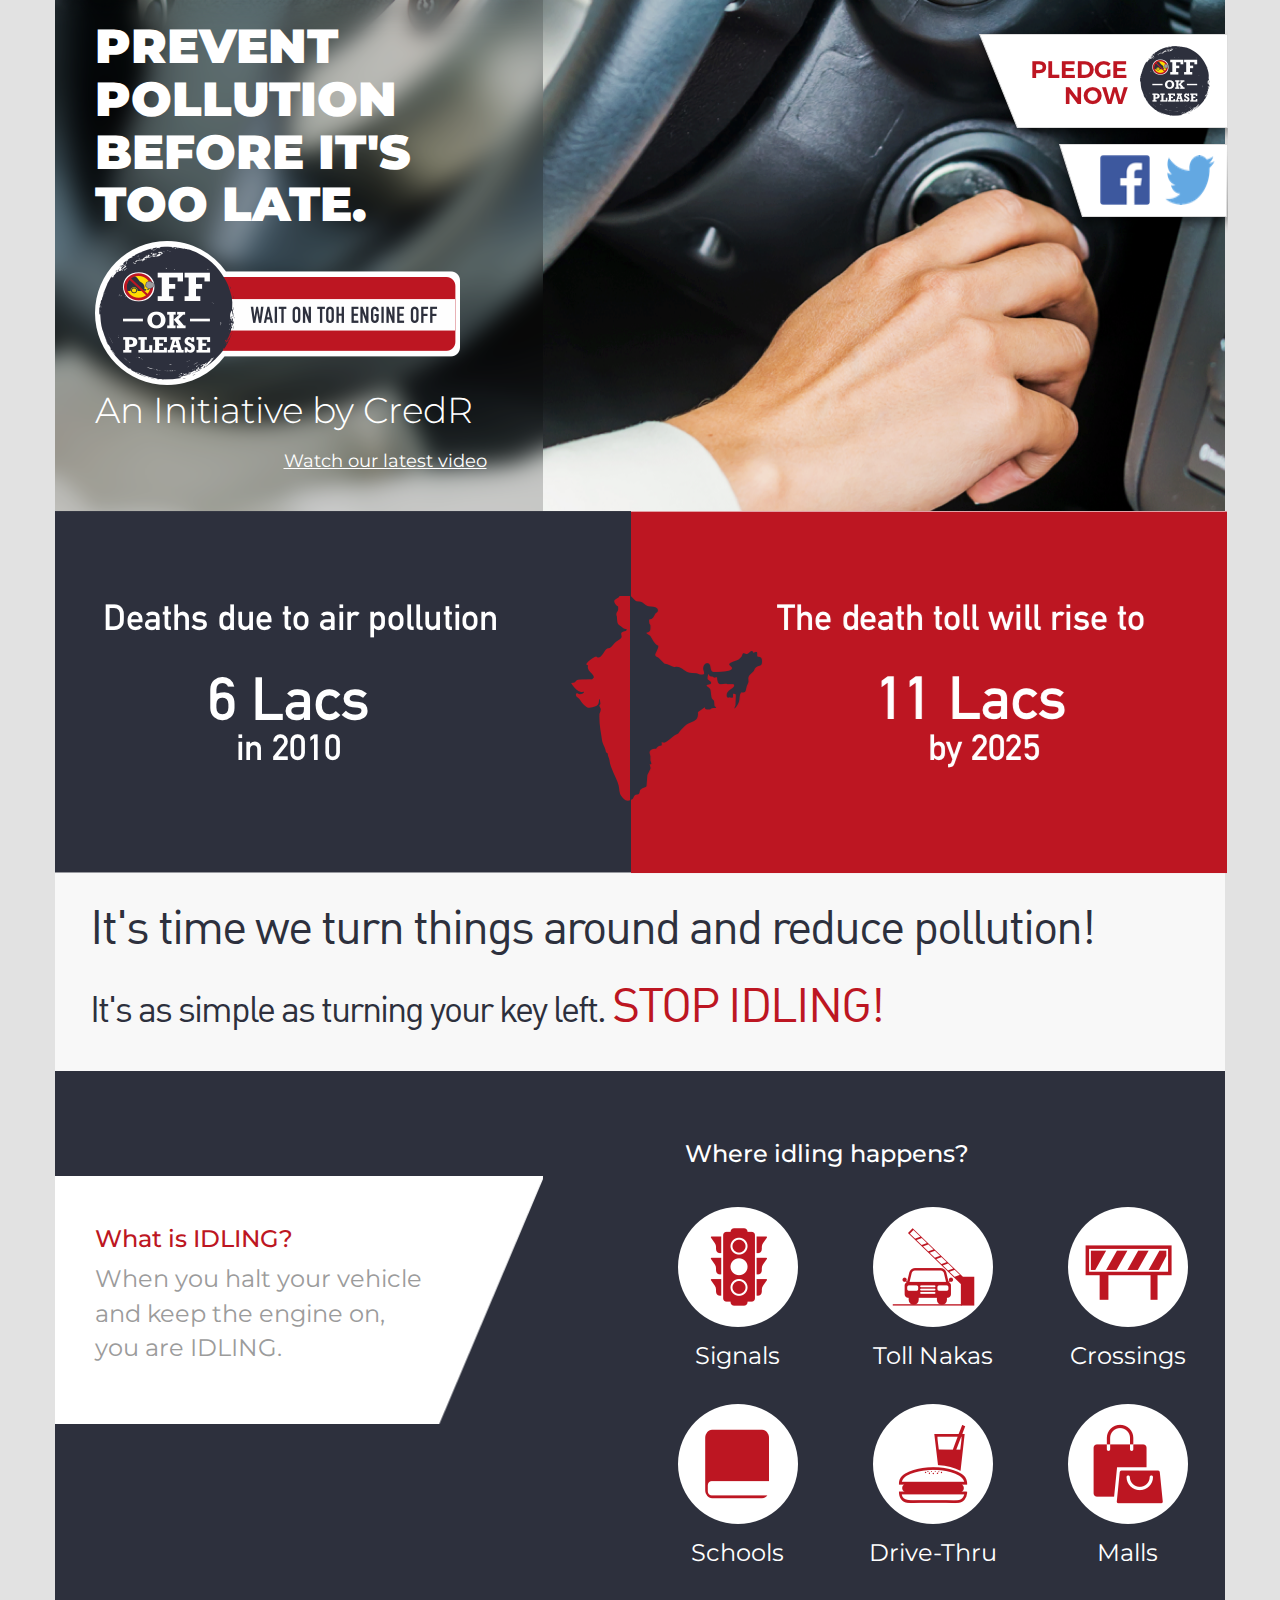
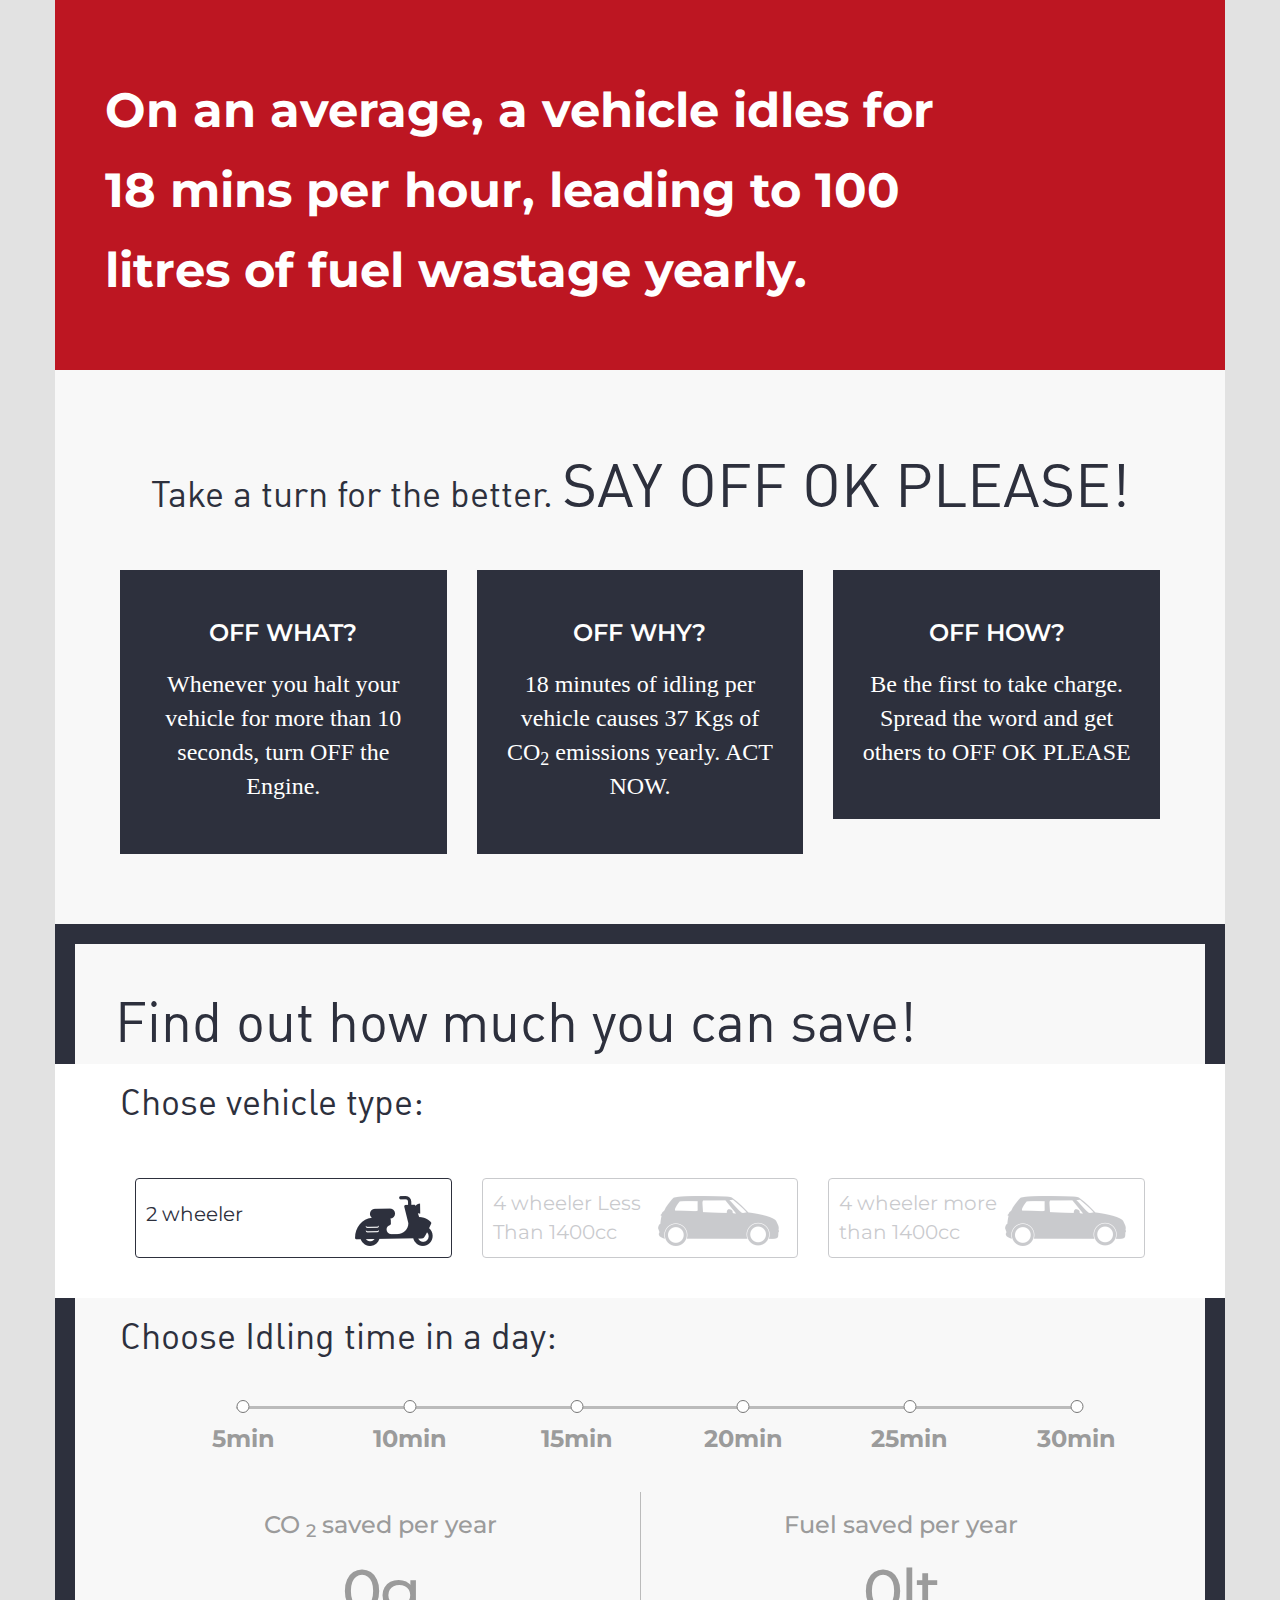
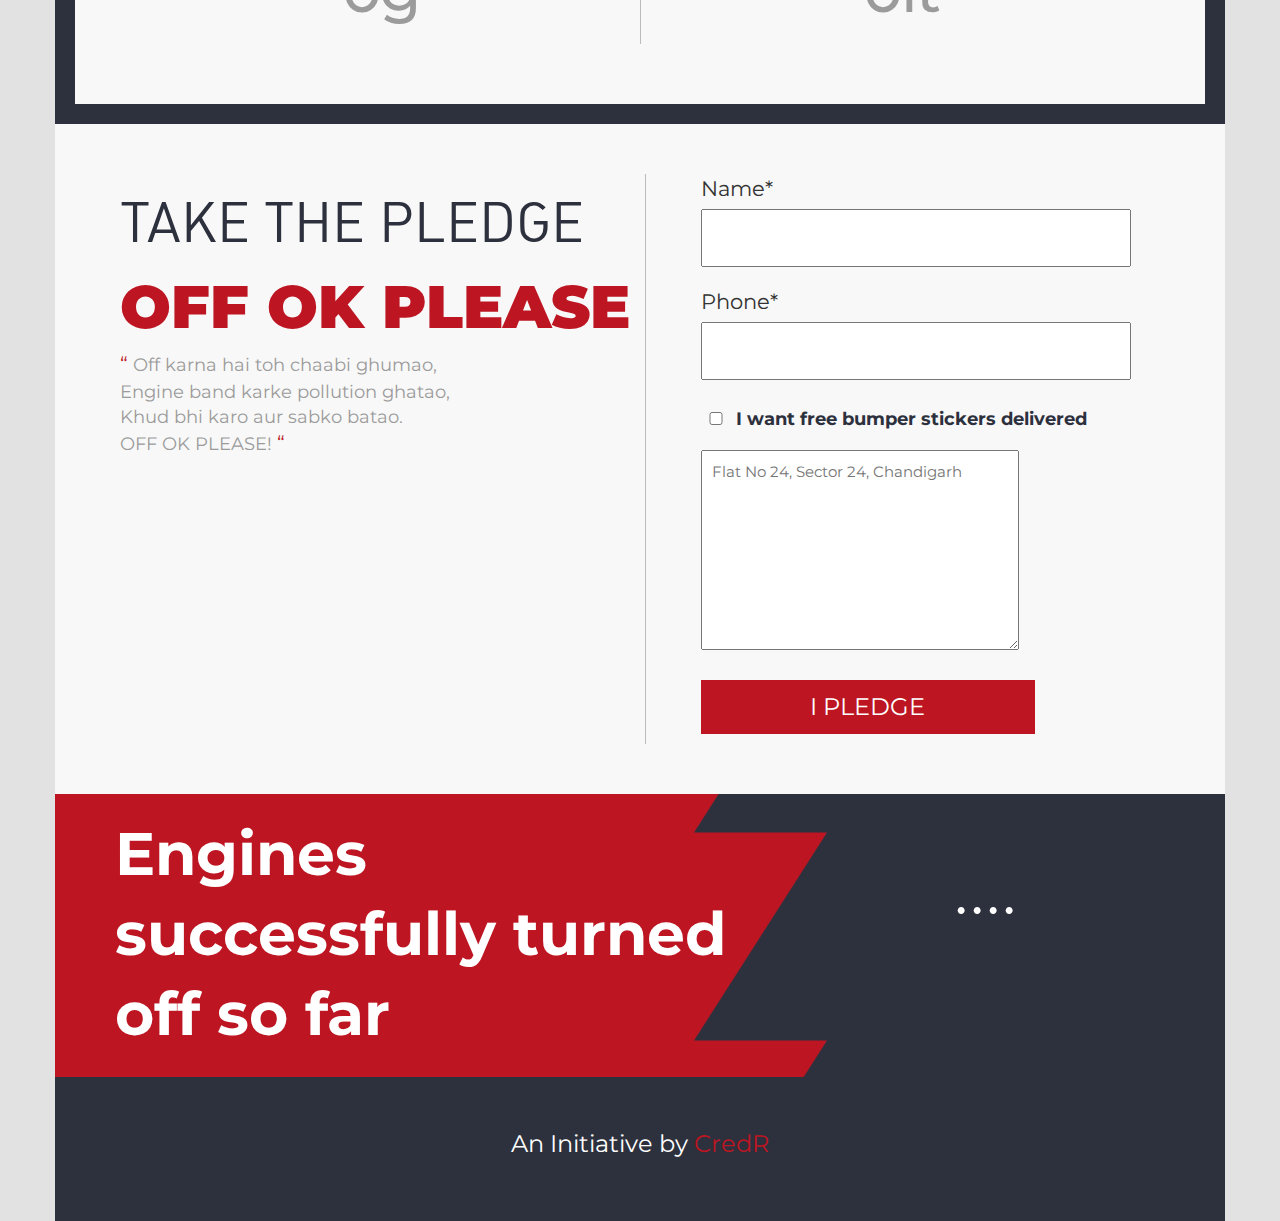
==== commit 524697b7: "changes++" ====
--- a/index.html
+++ b/index.html
@@ -117,7 +117,7 @@
             <div class="dark">  <h3>off why?</h3>
               <p>
 
-              18 mins of idling per vehicle causes 37 Kgs of CO<sub>2</sub> emissions adding to more pollution.
+              18 minutes of idling per vehicle causes 37 Kgs of CO<sub>2</sub> emissions yearly. ACT NOW.
               </p></div>
             </div>
             <div class="col-lg-4 col-xs-12">
@@ -127,18 +127,105 @@
             </div>
             <!-- off-what-why block ends-->
 
-
-
-
-
-
-
-
+  <!-- Calculator block starts here.. -->
+
+
+
+<div class="row Calculator">
+  <h1 class="big blue" >Find out how much you can save!</h1>
+<div class="row vehicle highlight-on  ">
+ <h2>Chose vehicle type:</h2>
+ <div class="col-lg-4 ">
+<div class="car-button two-wheeler selected" vehicle-type="2">
+   
+    <img src="img/button/2wheel.png" alt="">
+    <p class="auto-detail">2 wheeler</p>
+  </div>
+</div>
+
+
+    <div class="col-lg-4">
+      <div class="car-button C1400cc unselected" vehicle-type="14">
+  <img src="img/button/car.png" alt="">
+    <p class="auto-detail">4 wheeler Less Than 1400cc</p>
+  
+  </div>
+
+  </div>
+
+    <div class="col-lg-4">
+    <div class="car-button C1400cc-plus unselected"  vehicle-type="15">
+  <img src="img/button/car-big.png" alt="">
+
+    <p class="auto-detail">4 wheeler more than 1400cc </p>
+   
+  </div>
+
+</div>
+</div>
+<!-- first section  -->
+
+
+
+
+<div class="row idling highlight-off">
+  <h2>
+  Choose Idling time in a day:</h2>
+  
+<ul>
+  
+  <li class="col-lg-2  col-xs-4">
+      <input type="radio" name="time" id="5">
+      <p class="detail-time"><label for="5">5min</label></p>
+    </li>
+    <li class="col-lg-2 col-xs-4">
+      <input type="radio" name="time" id="10">
+      <p class="detail-time"><label for="10">10min</label></p>
+    </li>
+    <li class="col-lg-2 col-xs-4">
+ <input type="radio" name="time" id="15">
+      <p class="detail-time"><label for="15">15min</label></p>
+    </li>
+    <li class="col-lg-2 col-xs-4">
+       <input type="radio" name="time" id="20">
+      <p class="detail-time"><label for="20">20min</label></p>
+    </li>
+    <li class="col-lg-2 col-xs-4">
+      <input type="radio" name="time" id="25">
+      <p class="detail-time"><label for="25">25min</label></p>
+    </li>
+    <li class="col-lg-2 col-xs-4">
+      <input type="radio" name="time" id="30">
  
-
-
-
-
+      <p class="detail-time" for="time"><label for="30">30min</label></p>
+    </li>  
+</ul>
+
+
+
+  <div class="border-center"></div>
+
+
+
+</div>
+
+<!-- second section -->
+
+
+
+<div class="row result highlight-off">
+<div class="col-lg-6 col-xs-6 text-center">
+<h3>CO <sub>2</sub> saved per year </h3>
+<h4 class="big-cal-font gram">0g</h4>
+</div>
+
+<div class="col-lg-6 text-center col-xs-6 right-border">
+<h3>Fuel saved per year</h3>
+<h4 class="big-cal-font liter">0lt</h4>
+</div>
+
+</div>
+</div>
 
 
 
@@ -173,10 +260,7 @@
               </div>
             </div>
             <!-- CTA PLEDGE BOX -->
-            <!-- Calculator block starts here.. -->
-
-
-
+          
 
 
 
@@ -230,14 +314,12 @@
             <!-- main container ends here -->
           </div>
           <!-- DEVELOPMENT SCRIPTS REMOVE FOR LIVE VERSION -->
-    
-
-
-
-
-
-
     <script>document.write('<script src="http://' + (location.host || 'localhost').split(':')[0] + ':35729/livereload.js?snipver=1"></' + 'script>')</script>
+
+
+
+
+
 
     
           <!-- DEVELOPMENT SCRIPT ENDS HERE -->
@@ -246,6 +328,7 @@
           <script src="https://cdn.firebase.com/js/client/2.4.0/firebase.js"></script>
           <script src="js/smooth-scroll.js"></script>
           <script src="js/custom.js"></script>
+          <script src="js/calc.js"></script>
           <!-- Include all compiled plugins (below), or include individual files as needed -->
           <script src="js/bootstrap.min.js"></script>
         </body>
--- a/css/custom.css
+++ b/css/custom.css
@@ -218,12 +218,33 @@
   font-size: 24px;
 }
 .Calculator {
+  position: relative;
+  z-index: 7;
   padding: 40px;
   background: #F8F8F8;
   border: 20px solid #2D303D;
   margin-top: 40px;
   /* 4 wheeler: */
 }
+.Calculator h1.blue {
+  margin: 0px;
+  font-weight: 700;
+}
+.Calculator .highlight-on,
+.Calculator .highlight-off {
+  position: relative;
+  z-index: 15;
+  background: white;
+  margin: 0 -60px;
+  padding: 0px 65px;
+}
+.Calculator .highlight-off {
+  background: none;
+}
+.Calculator div {
+  margin-top: 20px;
+  margin-bottom: 20px;
+}
 .Calculator .detail-time {
   font-size: 24px;
 }
@@ -232,23 +253,24 @@
 }
 .Calculator .idling ul li {
   list-style: none;
+}
+.Calculator .idling h2 {
+  text-align: left;
 }
 .Calculator h2 {
   font-family: 'DIN-RegularAlternate';
   font-size: 36px;
   color: #2D303D;
   font-weight: 800;
-  margin-top: 15px;
   margin-bottom: 15px;
 }
 .Calculator .car-button {
   cursor: pointer;
   font-size: 20px;
+  border: 1px solid #2D303D;
   color: #2D303D;
-  margin-top: 30px;
   padding: 2px 10px;
   height: 80px;
-  border: 1px solid #2D303D;
   border-radius: 4px;
   text-align: left;
 }
@@ -262,15 +284,45 @@
 }
 .Calculator .unselected {
   opacity: 0.25;
-}
-.Calculator .unselected:hover {
-  opacity: .4;
+  background: white;
 }
 .Calculator .two-wheeler {
   line-height: 50px;
 }
+.Calculator .selected {
+  opacity: 1;
+}
+.border-center {
+  border-radius: 50px;
+  position: relative;
+  top: 28px;
+  background: #BBBBBB;
+  right: -16px;
+  width: 840px;
+  height: 3px;
+  margin: 0 auto;
+}
+.Calculator input[type="radio"] {
+  position: relative;
+  z-index: 5;
+  width: 20px;
+  margin-top: 27px;
+}
 .result {
-  padding: 30px;
+  padding-top: 30px;
+}
+.result .right-border {
+  padding-left: -10px;
+  border-left: 1px solid #BBBBBB;
+}
+.result .big-cal-font {
+  margin: 20px;
+  font-size: 60px;
+  letter-spacing: -2px;
+}
+.result .blue-bg-result {
+  color: white;
+  background: #2d303d;
 }
 .Cta-pledge {
   padding: 50px 21px 50px 50px;
@@ -338,6 +390,7 @@
   color: #2d303d;
 }
 .paddout {
+  margin-left: -10px;
   border-left: 1px solid #BBBBBB;
   padding-left: 55px;
 }
@@ -421,7 +474,61 @@
   width: 210px;
   height: 53px;
 }
+@media only screen and (max-width: 960px) {
+  .Calculator .right-border {
+    border: none;
+  }
+  .Calculator .big-cal-font {
+    font-size: 20px;
+  }
+  .Calculator .paddout {
+    border: none;
+  }
+  .border-center {
+    display: none;
+  }
+  .right-border {
+    padding-left: -10px;
+    border-left: none;
+  }
+}
 @media only screen and (max-width: 500px) {
+  .Off .dark p {
+    font-size: 18px;
+  }
+  .Message h1.big {
+    font-size: 28px;
+  }
+  .mobile-Counter {
+    padding: 0px;
+  }
+  .mobile-Counter .big {
+    line-height: 1.5;
+  }
+  .score-m {
+    padding: 0px;
+  }
+  .Statistics-mobile img {
+    width: 100%;
+  }
+  .auto-detail {
+    font-size: 12px;
+  }
+  .Calculator {
+    font-size: 10px;
+  }
+  .Calculator h2 {
+    font-size: 18px;
+  }
+  .Calculator .big-cal-font {
+    font-size: 20px;
+  }
+  .Calculator .right-border {
+    border: none;
+  }
+  .detail-time label {
+    font-size: 15px;
+  }
   .white-bg-cross {
     margin: 0 auto;
     display: block;
@@ -473,3 +580,7 @@
     font-size: 15px;
   }
 }
+.highlight-out.blue-bg-result {
+  color: white;
+  background: green;
+}
